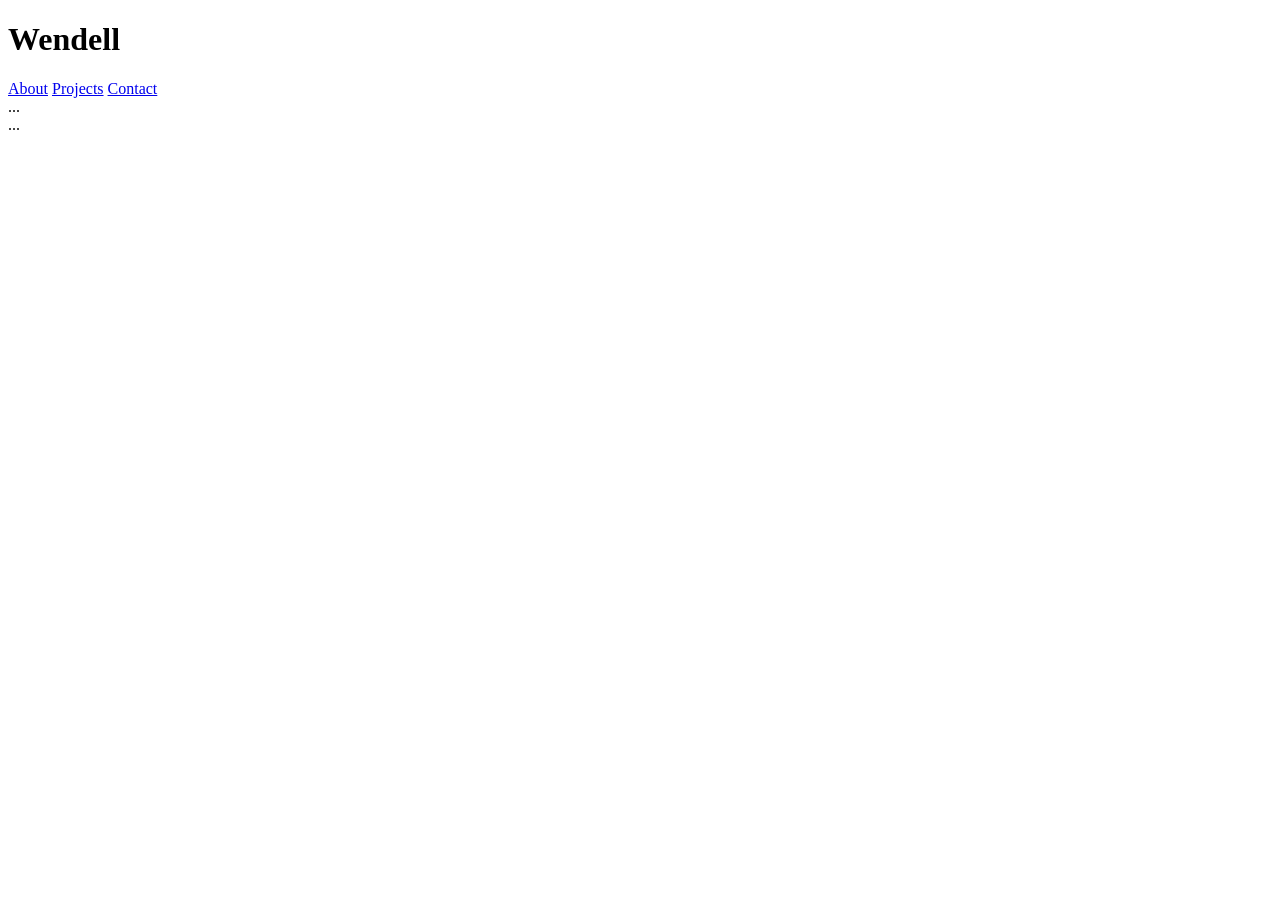
==== index.html @ 709f82cf "Initial Portfolio" ====
<!DOCTYPE html>
<html lang="en">
<head>
  <meta charset="UTF-8" />
  <meta name="viewport" content="width=device-width, initial-scale=1.0" />
  <title>Wendell — Portfolio</title>
  <link rel="stylesheet" href="styles.css" />
</head>
<body>
  <header>
    <h1>Wendell</h1>
    <nav>
      <a href="#about">About</a>
      <a href="#projects">Projects</a>
      <a href="#contact">Contact</a>
    </nav>
  </header>

  <section id="about">...</section>
  <section id="projects" class="project-grid"></section>
  <section id="contact">...</section>

  <script src="projects.js"></script>
  <script src="main.js"></script>
</body>
</html>
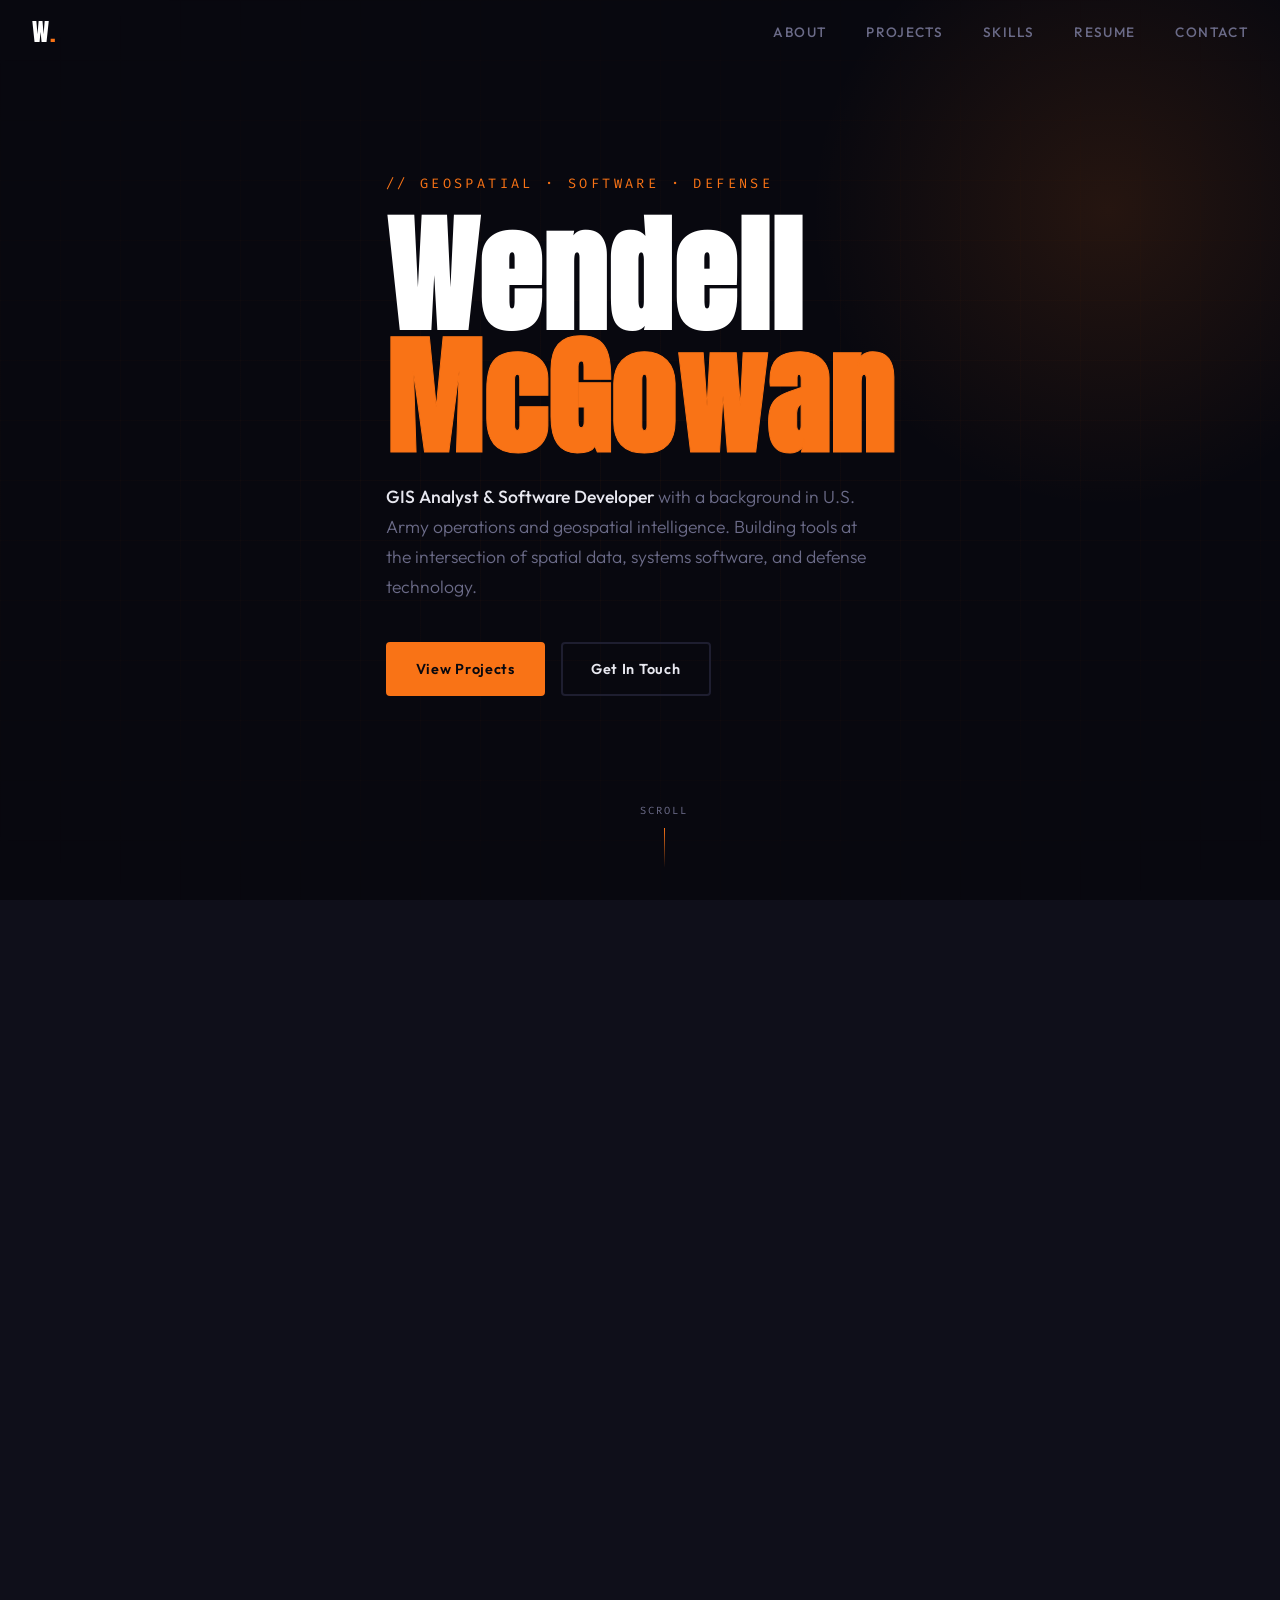
==== commit 5734eda5: "Set template for Pages" ====
--- a/index.html
+++ b/index.html
@@ -3,24 +3,207 @@
 <head>
   <meta charset="UTF-8" />
   <meta name="viewport" content="width=device-width, initial-scale=1.0" />
-  <title>Wendell — Portfolio</title>
+  <meta name="description" content="Wendell — Geospatial Analyst, Software Developer, and U.S. Army veteran specializing in GIS, Python, and defense technology." />
+  <title>Wendell's Portfolio</title>
   <link rel="stylesheet" href="styles.css" />
 </head>
 <body>
-  <header>
-    <h1>Wendell</h1>
-    <nav>
-      <a href="#about">About</a>
-      <a href="#projects">Projects</a>
-      <a href="#contact">Contact</a>
-    </nav>
-  </header>
-
-  <section id="about">...</section>
-  <section id="projects" class="project-grid"></section>
-  <section id="contact">...</section>
-
-  <script src="projects.js"></script>
-  <script src="main.js"></script>
-</body>
-</html>
+
+  <!-- Navigation -->
+  <nav id="main-nav">
+    <a class="nav-logo" href="#hero">W<span>.</span></a>
+    <button id="menu-toggle" aria-label="Toggle menu">
+      <span></span><span></span><span></span>
+    </button>
+    <ul id="nav-menu">
+      <li><a href="#about">About</a></li>
+      <li><a href="#projects">Projects</a></li>
+      <li><a href="#skills">Skills</a></li>
+      <li><a href="#resume">Resume</a></li>
+      <li><a href="#contact">Contact</a></li>
+    </ul>
+  </nav>
+
+  <!-- Hero -->
+  <section id="hero">
+    <div class="hero-grid"></div>
+    <div class="hero-glow"></div>
+    <div class="container">
+      <div class="hero-content">
+        <p class="hero-eyebrow">// Geospatial · Software · Defense</p>
+        <h1 class="hero-name">
+          Wendell
+          <span class="accent-line">McGowan</span>
+        </h1>
+        <p class="hero-sub">
+          <strong>GIS Analyst & Software Developer</strong> with a background
+          in U.S. Army operations and geospatial intelligence. Building tools
+          at the intersection of spatial data, systems software, and defense
+          technology.
+        </p>
+        <div class="hero-cta">
+          <a class="btn btn-primary" href="#projects">View Projects</a>
+          <a class="btn btn-outline" href="#contact">Get In Touch</a>
+        </div>
+      </div>
+    </div>
+    <div class="hero-scroll">
+      <span>Scroll</span>
+      <div class="scroll-line"></div>
+    </div>
+  </section>
+
+  <!-- About -->
+  <section id="about">
+    <div class="container">
+      <p class="section-label reveal">// 01 — About</p>
+      <h2 class="section-title reveal">
+        Who I Am
+        <span class="ghost-num">01</span>
+      </h2>
+      <div class="section-divider reveal"></div>
+
+      <div class="about-grid">
+        <div class="about-text reveal">
+          <p>
+            I'm an <strong>active-duty U.S. Army soldier</strong> with a
+            background in geospatial intelligence and a passion for building
+            software that solves real problems. My work sits at the intersection
+            of GIS analysis, data engineering, and systems administration.
+          </p>
+          <p>
+            I'm pursuing a degree with coursework in geospatial intelligence,
+            cartography, and Web GIS on the Esri/ArcGIS
+            platform. Outside the classroom, I run a homelab environment and
+            develop open-source tools for spatial analysis and data
+            visualization.
+          </p>
+          <p>
+            My goal is to transition into defense IT and contractor roles where
+            I can apply my technical depth into meaningful work.
+          </p>
+          <div class="clearance-badge">Active TS/SCI</div>
+        </div>
+
+        <div class="reveal">
+          <div class="about-stats">
+            <div class="stat-card">
+              <div class="stat-num">4+</div>
+              <div class="stat-label">Projects Shipped</div>
+            </div>
+            <div class="stat-card">
+              <div class="stat-num">3+</div>
+              <div class="stat-label">Years Active Duty</div>
+            </div>
+            <div class="stat-card">
+              <div class="stat-num">GIS</div>
+              <div class="stat-label">Geospatial Focus</div>
+            </div>
+            <div class="stat-card">
+              <div class="stat-num">DoD</div>
+              <div class="stat-label">8140 Aware</div>
+            </div>
+          </div>
+        </div>
+      </div>
+    </div>
+  </section>
+
+  <!-- Projects -->
+  <section id="projects">
+    <div class="container">
+      <p class="section-label reveal">// 02 — Projects</p>
+      <h2 class="section-title reveal">
+        Selected Work
+        <span class="ghost-num">02</span>
+      </h2>
+      <div class="section-divider reveal"></div>
+      <div id="project-grid"></div>
+    </div>
+  </section>
+
+  <!-- Skills -->
+  <section id="skills">
+    <div class="container">
+      <p class="section-label reveal">// 03 — Skills</p>
+      <h2 class="section-title reveal">
+        Capabilities
+        <span class="ghost-num">03</span>
+      </h2>
+      <div class="section-divider reveal"></div>
+
+      <div class="skills-grid reveal">
+
+        <div class="skill-group">
+          <h3>Languages</h3>
+          <div class="skill-item">
+            <div class="skill-meta">
+              <span class="skill-name">Python</span>
+              <span class="skill-level">Expert</span>
+            </div>
+            <div class="bar-track"><div class="bar-fill" data-level="92%"></div></div>
+          </div>
+          <div class="skill-item">
+            <div class="skill-meta">
+              <span class="skill-name">JavaScript</span>
+              <span class="skill-level">Learning</span>
+            </div>
+            <div class="bar-track"><div class="bar-fill" data-level="72%"></div></div>
+          </div>
+          <div class="skill-item">
+            <div class="skill-meta">
+              <span class="skill-name">Rust</span>
+              <span class="skill-level">Learning</span>
+            </div>
+            <div class="bar-track"><div class="bar-fill" data-level="45%"></div></div>
+          </div>
+          <div class="skill-item">
+            <div class="skill-meta">
+              <span class="skill-name">SQL</span>
+              <span class="skill-level">Proficient</span>
+            </div>
+            <div class="bar-track"><div class="bar-fill" data-level="68%"></div></div>
+          </div>
+          <div class="skill-item">
+            <div class="skill-meta">
+              <span class="skill-name">Bash / Shell</span>
+              <span class="skill-level">Proficient</span>
+            </div>
+            <div class="bar-track"><div class="bar-fill" data-level="70%"></div></div>
+          </div>
+        </div>
+
+        <div class="skill-group">
+          <h3>Geospatial</h3>
+          <div class="skill-item">
+            <div class="skill-meta">
+              <span class="skill-name">ArcGIS / Esri Platform</span>
+              <span class="skill-level">Expert</span>
+            </div>
+            <div class="bar-track"><div class="bar-fill" data-level="90%"></div></div>
+          </div>
+          <div class="skill-item">
+            <div class="skill-meta">
+              <span class="skill-name">GeoPandas / Shapely</span>
+              <span class="skill-level">Proficient</span>
+            </div>
+            <div class="bar-track"><div class="bar-fill" data-level="78%"></div></div>
+          </div>
+          <div class="skill-item">
+            <div class="skill-meta">
+              <span class="skill-name">Remote Sensing / DEM Analysis</span>
+              <span class="skill-level">Proficient</span>
+            </div>
+            <div class="bar-track"><div class="bar-fill" data-level="72%"></div></div>
+          </div>
+          <div class="skill-item">
+            <div class="skill-meta">
+              <span class="skill-name">Web GIS / REST APIs</span>
+              <span class="skill-level">Proficient</span>
+            </div>
+            <div class="bar-track"><div class="bar-fill" data-level="74%"></div></div>
+          </div>
+        </div>
+
+        <div class="skill-group">
+          <h3>Systems & Tools</h3>
--- a/styles.css
+++ b/styles.css
@@ -0,0 +1,761 @@
+/*  Google Fonts */
+@import url('https://fonts.googleapis.com/css2?family=Anton&family=Outfit:wght@300;400;500;600&family=Fira+Code:wght@400;500&display=swap');
+ 
+/* Variables  */
+:root {
+  --bg:       #08080f;
+  --bg-2:     #0f0f1a;
+  --bg-card:  #111120;
+  --accent:   #f97316;
+  --accent-2: #fb923c;
+  --text:     #e8e8f0;
+  --muted:    #6b6b88;
+  --border:   #1e1e30;
+  --white:    #ffffff;
+ 
+  --font-display: 'Anton', sans-serif;
+  --font-body:    'Outfit', sans-serif;
+  --font-mono:    'Fira Code', monospace;
+ 
+  --max-w: 1100px;
+  --nav-h: 64px;
+}
+ 
+/* Reset  */
+*, *::before, *::after { box-sizing: border-box; margin: 0; padding: 0; }
+ 
+html { scroll-behavior: smooth; }
+ 
+body {
+  background: var(--bg);
+  color: var(--text);
+  font-family: var(--font-body);
+  font-size: 16px;
+  line-height: 1.7;
+  overflow-x: hidden;
+}
+ 
+a { color: inherit; text-decoration: none; }
+img { display: block; max-width: 100%; }
+ 
+/* Nav */
+#main-nav {
+  position: fixed;
+  top: 0; left: 0; right: 0;
+  z-index: 100;
+  height: var(--nav-h);
+  display: flex;
+  align-items: center;
+  justify-content: space-between;
+  padding: 0 2rem;
+  transition: background 0.3s, border-bottom 0.3s;
+}
+ 
+#main-nav.scrolled {
+  background: rgba(8, 8, 15, 0.92);
+  backdrop-filter: blur(12px);
+  border-bottom: 1px solid var(--border);
+}
+ 
+.nav-logo {
+  font-family: var(--font-display);
+  font-size: 1.5rem;
+  letter-spacing: 0.05em;
+  color: var(--white);
+}
+ 
+.nav-logo span { color: var(--accent); }
+ 
+#nav-menu {
+  display: flex;
+  gap: 2.5rem;
+  list-style: none;
+}
+ 
+#nav-menu a {
+  font-size: 0.85rem;
+  font-weight: 500;
+  letter-spacing: 0.1em;
+  text-transform: uppercase;
+  color: var(--muted);
+  transition: color 0.2s;
+  position: relative;
+}
+ 
+#nav-menu a::after {
+  content: '';
+  position: absolute;
+  bottom: -4px; left: 0;
+  width: 0; height: 2px;
+  background: var(--accent);
+  transition: width 0.25s;
+}
+ 
+#nav-menu a:hover,
+#nav-menu a.active {
+  color: var(--white);
+}
+ 
+#nav-menu a:hover::after,
+#nav-menu a.active::after {
+  width: 100%;
+}
+ 
+#menu-toggle {
+  display: none;
+  flex-direction: column;
+  gap: 5px;
+  cursor: pointer;
+  background: none;
+  border: none;
+  padding: 4px;
+}
+ 
+#menu-toggle span {
+  display: block;
+  width: 24px; height: 2px;
+  background: var(--text);
+  transition: transform 0.3s, opacity 0.3s;
+}
+ 
+#menu-toggle.open span:nth-child(1) { transform: translateY(7px) rotate(45deg); }
+#menu-toggle.open span:nth-child(2) { opacity: 0; }
+#menu-toggle.open span:nth-child(3) { transform: translateY(-7px) rotate(-45deg); }
+ 
+/* Layout */
+.container {
+  max-width: var(--max-w);
+  margin: 0 auto;
+  padding: 0 2rem;
+}
+ 
+section {
+  padding: 6rem 0;
+}
+ 
+/* Section Label */
+.section-label {
+  font-family: var(--font-mono);
+  font-size: 0.75rem;
+  letter-spacing: 0.2em;
+  text-transform: uppercase;
+  color: var(--accent);
+  margin-bottom: 0.5rem;
+}
+ 
+.section-title {
+  font-family: var(--font-display);
+  font-size: clamp(2.5rem, 6vw, 4.5rem);
+  letter-spacing: 0.02em;
+  line-height: 1;
+  color: var(--white);
+  margin-bottom: 1rem;
+  position: relative;
+}
+ 
+.section-title .ghost-num {
+  position: absolute;
+  right: 0; top: -1rem;
+  font-size: clamp(6rem, 15vw, 10rem);
+  color: rgba(249, 115, 22, 0.05);
+  pointer-events: none;
+  user-select: none;
+  line-height: 1;
+}
+ 
+.section-divider {
+  width: 48px; height: 3px;
+  background: var(--accent);
+  margin-bottom: 3rem;
+}
+ 
+/* Hero */
+#hero {
+  min-height: 100vh;
+  display: flex;
+  align-items: center;
+  padding-top: var(--nav-h);
+  position: relative;
+  overflow: hidden;
+}
+ 
+.hero-grid {
+  position: absolute;
+  inset: 0;
+  background-image:
+    linear-gradient(rgba(249, 115, 22, 0.04) 1px, transparent 1px),
+    linear-gradient(90deg, rgba(249, 115, 22, 0.04) 1px, transparent 1px);
+  background-size: 60px 60px;
+  mask-image: radial-gradient(ellipse 80% 60% at 50% 50%, black, transparent);
+}
+ 
+.hero-glow {
+  position: absolute;
+  top: -10%; right: -10%;
+  width: 600px; height: 600px;
+  border-radius: 50%;
+  background: radial-gradient(circle, rgba(249,115,22,0.12) 0%, transparent 70%);
+  pointer-events: none;
+}
+ 
+.hero-content {
+  position: relative;
+  z-index: 1;
+  max-width: 760px;
+}
+ 
+.hero-eyebrow {
+  font-family: var(--font-mono);
+  font-size: 0.85rem;
+  letter-spacing: 0.25em;
+  text-transform: uppercase;
+  color: var(--accent);
+  margin-bottom: 1.25rem;
+  opacity: 0;
+  animation: fadeUp 0.6s ease forwards 0.2s;
+}
+ 
+.hero-name {
+  font-family: var(--font-display);
+  font-size: clamp(4rem, 12vw, 8rem);
+  line-height: 0.95;
+  letter-spacing: 0.01em;
+  color: var(--white);
+  margin-bottom: 1.5rem;
+  opacity: 0;
+  animation: fadeUp 0.7s ease forwards 0.4s;
+}
+ 
+.hero-name .accent-line {
+  display: block;
+  color: var(--accent);
+  -webkit-text-stroke: 1px var(--accent);
+}
+ 
+.hero-sub {
+  font-size: 1.1rem;
+  font-weight: 300;
+  color: var(--muted);
+  max-width: 480px;
+  margin-bottom: 2.5rem;
+  opacity: 0;
+  animation: fadeUp 0.7s ease forwards 0.6s;
+}
+ 
+.hero-sub strong { color: var(--text); font-weight: 500; }
+ 
+.hero-cta {
+  display: flex;
+  gap: 1rem;
+  flex-wrap: wrap;
+  opacity: 0;
+  animation: fadeUp 0.7s ease forwards 0.8s;
+}
+ 
+.btn {
+  display: inline-flex;
+  align-items: center;
+  gap: 0.5rem;
+  padding: 0.8rem 1.75rem;
+  font-family: var(--font-body);
+  font-size: 0.9rem;
+  font-weight: 600;
+  letter-spacing: 0.05em;
+  border-radius: 4px;
+  cursor: pointer;
+  transition: transform 0.2s, box-shadow 0.2s;
+}
+ 
+.btn:hover { transform: translateY(-2px); }
+ 
+.btn-primary {
+  background: var(--accent);
+  color: var(--bg);
+  border: 2px solid var(--accent);
+}
+ 
+.btn-primary:hover {
+  box-shadow: 0 8px 30px rgba(249, 115, 22, 0.35);
+}
+ 
+.btn-outline {
+  background: transparent;
+  color: var(--text);
+  border: 2px solid var(--border);
+}
+ 
+.btn-outline:hover {
+  border-color: var(--accent);
+  color: var(--accent);
+}
+ 
+.hero-scroll {
+  position: absolute;
+  bottom: 2rem;
+  left: 50%;
+  transform: translateX(-50%);
+  display: flex;
+  flex-direction: column;
+  align-items: center;
+  gap: 0.5rem;
+  opacity: 0;
+  animation: fadeUp 0.7s ease forwards 1.2s;
+}
+ 
+.hero-scroll span {
+  font-family: var(--font-mono);
+  font-size: 0.65rem;
+  letter-spacing: 0.2em;
+  text-transform: uppercase;
+  color: var(--muted);
+}
+ 
+.scroll-line {
+  width: 1px; height: 40px;
+  background: linear-gradient(to bottom, var(--accent), transparent);
+  animation: scrollPulse 2s ease infinite;
+}
+ 
+/* About */
+#about { background: var(--bg-2); }
+ 
+.about-grid {
+  display: grid;
+  grid-template-columns: 1fr 1fr;
+  gap: 4rem;
+  align-items: start;
+}
+ 
+.about-text p {
+  color: var(--muted);
+  margin-bottom: 1.25rem;
+  font-size: 1.05rem;
+}
+ 
+.about-text p strong { color: var(--text); }
+ 
+.about-stats {
+  display: grid;
+  grid-template-columns: 1fr 1fr;
+  gap: 1.5rem;
+  margin-top: 2rem;
+}
+ 
+.stat-card {
+  background: var(--bg-card);
+  border: 1px solid var(--border);
+  border-radius: 8px;
+  padding: 1.25rem;
+  transition: border-color 0.2s;
+}
+ 
+.stat-card:hover { border-color: var(--accent); }
+ 
+.stat-num {
+  font-family: var(--font-display);
+  font-size: 2.25rem;
+  color: var(--accent);
+  line-height: 1;
+  margin-bottom: 0.25rem;
+}
+ 
+.stat-label {
+  font-size: 0.8rem;
+  font-weight: 500;
+  letter-spacing: 0.08em;
+  text-transform: uppercase;
+  color: var(--muted);
+}
+ 
+.clearance-badge {
+  display: inline-flex;
+  align-items: center;
+  gap: 0.5rem;
+  background: rgba(249, 115, 22, 0.1);
+  border: 1px solid rgba(249, 115, 22, 0.3);
+  border-radius: 4px;
+  padding: 0.5rem 1rem;
+  font-family: var(--font-mono);
+  font-size: 0.75rem;
+  letter-spacing: 0.1em;
+  text-transform: uppercase;
+  color: var(--accent);
+  margin-top: 1.5rem;
+}
+ 
+.clearance-badge::before {
+  content: '●';
+  color: var(--accent);
+  font-size: 0.6rem;
+  animation: pulse 2s infinite;
+}
+ 
+/* Projects */
+#project-grid {
+  display: grid;
+  grid-template-columns: repeat(auto-fill, minmax(480px, 1fr));
+  gap: 1.5rem;
+}
+ 
+.project-card {
+  background: var(--bg-card);
+  border: 1px solid var(--border);
+  border-radius: 8px;
+  padding: 2rem;
+  display: flex;
+  flex-direction: column;
+  gap: 1rem;
+  opacity: 0;
+  transform: translateY(20px);
+  animation: fadeUp 0.5s ease forwards;
+  transition: border-color 0.25s, transform 0.25s, box-shadow 0.25s;
+  position: relative;
+  overflow: hidden;
+}
+ 
+.project-card::before {
+  content: '';
+  position: absolute;
+  top: 0; left: 0; right: 0;
+  height: 2px;
+  background: linear-gradient(90deg, var(--accent), transparent);
+  transform: scaleX(0);
+  transform-origin: left;
+  transition: transform 0.3s;
+}
+ 
+.project-card:hover {
+  border-color: rgba(249, 115, 22, 0.3);
+  transform: translateY(-4px);
+  box-shadow: 0 16px 40px rgba(0, 0, 0, 0.4);
+}
+ 
+.project-card:hover::before { transform: scaleX(1); }
+ 
+.card-category {
+  font-family: var(--font-mono);
+  font-size: 0.7rem;
+  letter-spacing: 0.2em;
+  text-transform: uppercase;
+  color: var(--accent);
+}
+ 
+.card-title {
+  font-family: var(--font-display);
+  font-size: 1.6rem;
+  letter-spacing: 0.02em;
+  color: var(--white);
+  line-height: 1.1;
+}
+ 
+.card-desc {
+  color: var(--muted);
+  font-size: 0.95rem;
+  line-height: 1.65;
+  flex: 1;
+}
+ 
+.card-tags {
+  display: flex;
+  flex-wrap: wrap;
+  gap: 0.5rem;
+}
+ 
+.tag {
+  font-family: var(--font-mono);
+  font-size: 0.72rem;
+  padding: 0.25rem 0.65rem;
+  border-radius: 3px;
+  background: rgba(249, 115, 22, 0.08);
+  border: 1px solid rgba(249, 115, 22, 0.2);
+  color: var(--accent-2);
+}
+ 
+.card-link {
+  display: inline-flex;
+  align-items: center;
+  gap: 0.4rem;
+  font-size: 0.85rem;
+  font-weight: 600;
+  color: var(--text);
+  letter-spacing: 0.05em;
+  transition: color 0.2s;
+}
+ 
+.card-link:hover { color: var(--accent); }
+.card-link .arrow { transition: transform 0.2s; }
+.card-link:hover .arrow { transform: translateX(4px); }
+ 
+/* Skills */
+#skills { background: var(--bg-2); }
+ 
+.skills-grid {
+  display: grid;
+  grid-template-columns: repeat(auto-fit, minmax(280px, 1fr));
+  gap: 2.5rem;
+}
+ 
+.skill-group h3 {
+  font-family: var(--font-mono);
+  font-size: 0.75rem;
+  letter-spacing: 0.2em;
+  text-transform: uppercase;
+  color: var(--accent);
+  margin-bottom: 1.5rem;
+  padding-bottom: 0.5rem;
+  border-bottom: 1px solid var(--border);
+}
+ 
+.skill-item {
+  margin-bottom: 1.25rem;
+}
+ 
+.skill-meta {
+  display: flex;
+  justify-content: space-between;
+  margin-bottom: 0.4rem;
+}
+ 
+.skill-name {
+  font-size: 0.9rem;
+  font-weight: 500;
+  color: var(--text);
+}
+ 
+.skill-level {
+  font-family: var(--font-mono);
+  font-size: 0.75rem;
+  color: var(--muted);
+}
+ 
+.bar-track {
+  height: 4px;
+  background: var(--border);
+  border-radius: 2px;
+  overflow: hidden;
+}
+ 
+.bar-fill {
+  height: 100%;
+  width: 0;
+  background: linear-gradient(90deg, var(--accent), var(--accent-2));
+  border-radius: 2px;
+  transition: width 1s cubic-bezier(0.4, 0, 0.2, 1);
+}
+ 
+/* Resume */
+#resume {
+  text-align: center;
+}
+ 
+.resume-card {
+  max-width: 640px;
+  margin: 0 auto;
+  background: var(--bg-card);
+  border: 1px solid var(--border);
+  border-radius: 12px;
+  padding: 3rem 2.5rem;
+  position: relative;
+  overflow: hidden;
+}
+ 
+.resume-card::before {
+  content: '';
+  position: absolute;
+  inset: 0;
+  background: radial-gradient(ellipse at top, rgba(249,115,22,0.06) 0%, transparent 60%);
+  pointer-events: none;
+}
+ 
+.resume-icon {
+  font-size: 3rem;
+  margin-bottom: 1.25rem;
+}
+ 
+.resume-card h3 {
+  font-family: var(--font-display);
+  font-size: 1.8rem;
+  color: var(--white);
+  margin-bottom: 0.75rem;
+}
+ 
+.resume-card p {
+  color: var(--muted);
+  margin-bottom: 2rem;
+  font-size: 0.95rem;
+}
+ 
+/* Contact */
+#contact { background: var(--bg-2); }
+ 
+.contact-layout {
+  display: grid;
+  grid-template-columns: 1fr 1fr;
+  gap: 4rem;
+  align-items: start;
+}
+ 
+.contact-info p {
+  color: var(--muted);
+  margin-bottom: 2rem;
+  font-size: 1.05rem;
+}
+ 
+.contact-links {
+  display: flex;
+  flex-direction: column;
+  gap: 1rem;
+}
+ 
+.contact-link {
+  display: flex;
+  align-items: center;
+  gap: 1rem;
+  padding: 1rem 1.25rem;
+  background: var(--bg-card);
+  border: 1px solid var(--border);
+  border-radius: 6px;
+  transition: border-color 0.2s, transform 0.2s;
+}
+ 
+.contact-link:hover {
+  border-color: var(--accent);
+  transform: translateX(4px);
+}
+ 
+.contact-link-icon {
+  font-size: 1.25rem;
+  width: 2rem;
+  text-align: center;
+}
+ 
+.contact-link-text span {
+  display: block;
+}
+ 
+.contact-link-text span:first-child {
+  font-size: 0.75rem;
+  font-family: var(--font-mono);
+  letter-spacing: 0.12em;
+  text-transform: uppercase;
+  color: var(--muted);
+}
+ 
+.contact-link-text span:last-child {
+  font-weight: 500;
+  color: var(--text);
+  margin-top: 0.1rem;
+}
+ 
+.contact-form {
+  display: flex;
+  flex-direction: column;
+  gap: 1rem;
+}
+ 
+.form-group {
+  display: flex;
+  flex-direction: column;
+  gap: 0.4rem;
+}
+ 
+.form-group label {
+  font-size: 0.75rem;
+  font-family: var(--font-mono);
+  letter-spacing: 0.12em;
+  text-transform: uppercase;
+  color: var(--muted);
+}
+ 
+.form-group input,
+.form-group textarea {
+  background: var(--bg-card);
+  border: 1px solid var(--border);
+  border-radius: 4px;
+  padding: 0.75rem 1rem;
+  color: var(--text);
+  font-family: var(--font-body);
+  font-size: 0.95rem;
+  transition: border-color 0.2s;
+  resize: vertical;
+}
+ 
+.form-group input:focus,
+.form-group textarea:focus {
+  outline: none;
+  border-color: var(--accent);
+}
+ 
+.form-group textarea { min-height: 120px; }
+ 
+/* Footer */
+footer {
+  border-top: 1px solid var(--border);
+  padding: 2rem;
+  text-align: center;
+  color: var(--muted);
+  font-size: 0.8rem;
+  font-family: var(--font-mono);
+  letter-spacing: 0.05em;
+}
+ 
+footer span { color: var(--accent); }
+ 
+/* Reveal Animation */
+.reveal {
+  opacity: 0;
+  transform: translateY(30px);
+  transition: opacity 0.7s ease, transform 0.7s ease;
+}
+ 
+.reveal.revealed {
+  opacity: 1;
+  transform: translateY(0);
+}
+ 
+/* Keyframes */
+@keyframes fadeUp {
+  to { opacity: 1; transform: translateY(0); }
+}
+ 
+@keyframes scrollPulse {
+  0%, 100% { opacity: 1; }
+  50% { opacity: 0.3; }
+}
+ 
+@keyframes pulse {
+  0%, 100% { opacity: 1; }
+  50% { opacity: 0.4; }
+}
+ 
+/* Responsive */
+@media (max-width: 768px) {
+  #menu-toggle { display: flex; }
+ 
+  #nav-menu {
+    position: fixed;
+    top: var(--nav-h);
+    left: 0; right: 0;
+    background: rgba(8,8,15,0.97);
+    backdrop-filter: blur(12px);
+    flex-direction: column;
+    align-items: center;
+    padding: 2rem;
+    gap: 1.5rem;
+    transform: translateY(-110%);
+    transition: transform 0.35s ease;
+    border-bottom: 1px solid var(--border);
+  }
+ 
+  #nav-menu.open { transform: translateY(0); }
+ 
+  .about-grid,
+  .contact-layout { grid-template-columns: 1fr; gap: 2.5rem; }
+ 
+  #project-grid { grid-template-columns: 1fr; }
+ 
+  .about-stats { grid-template-columns: 1fr 1fr; }
+ 
+  .hero-name { font-size: clamp(3rem, 15vw, 5rem); }
+}
+ 
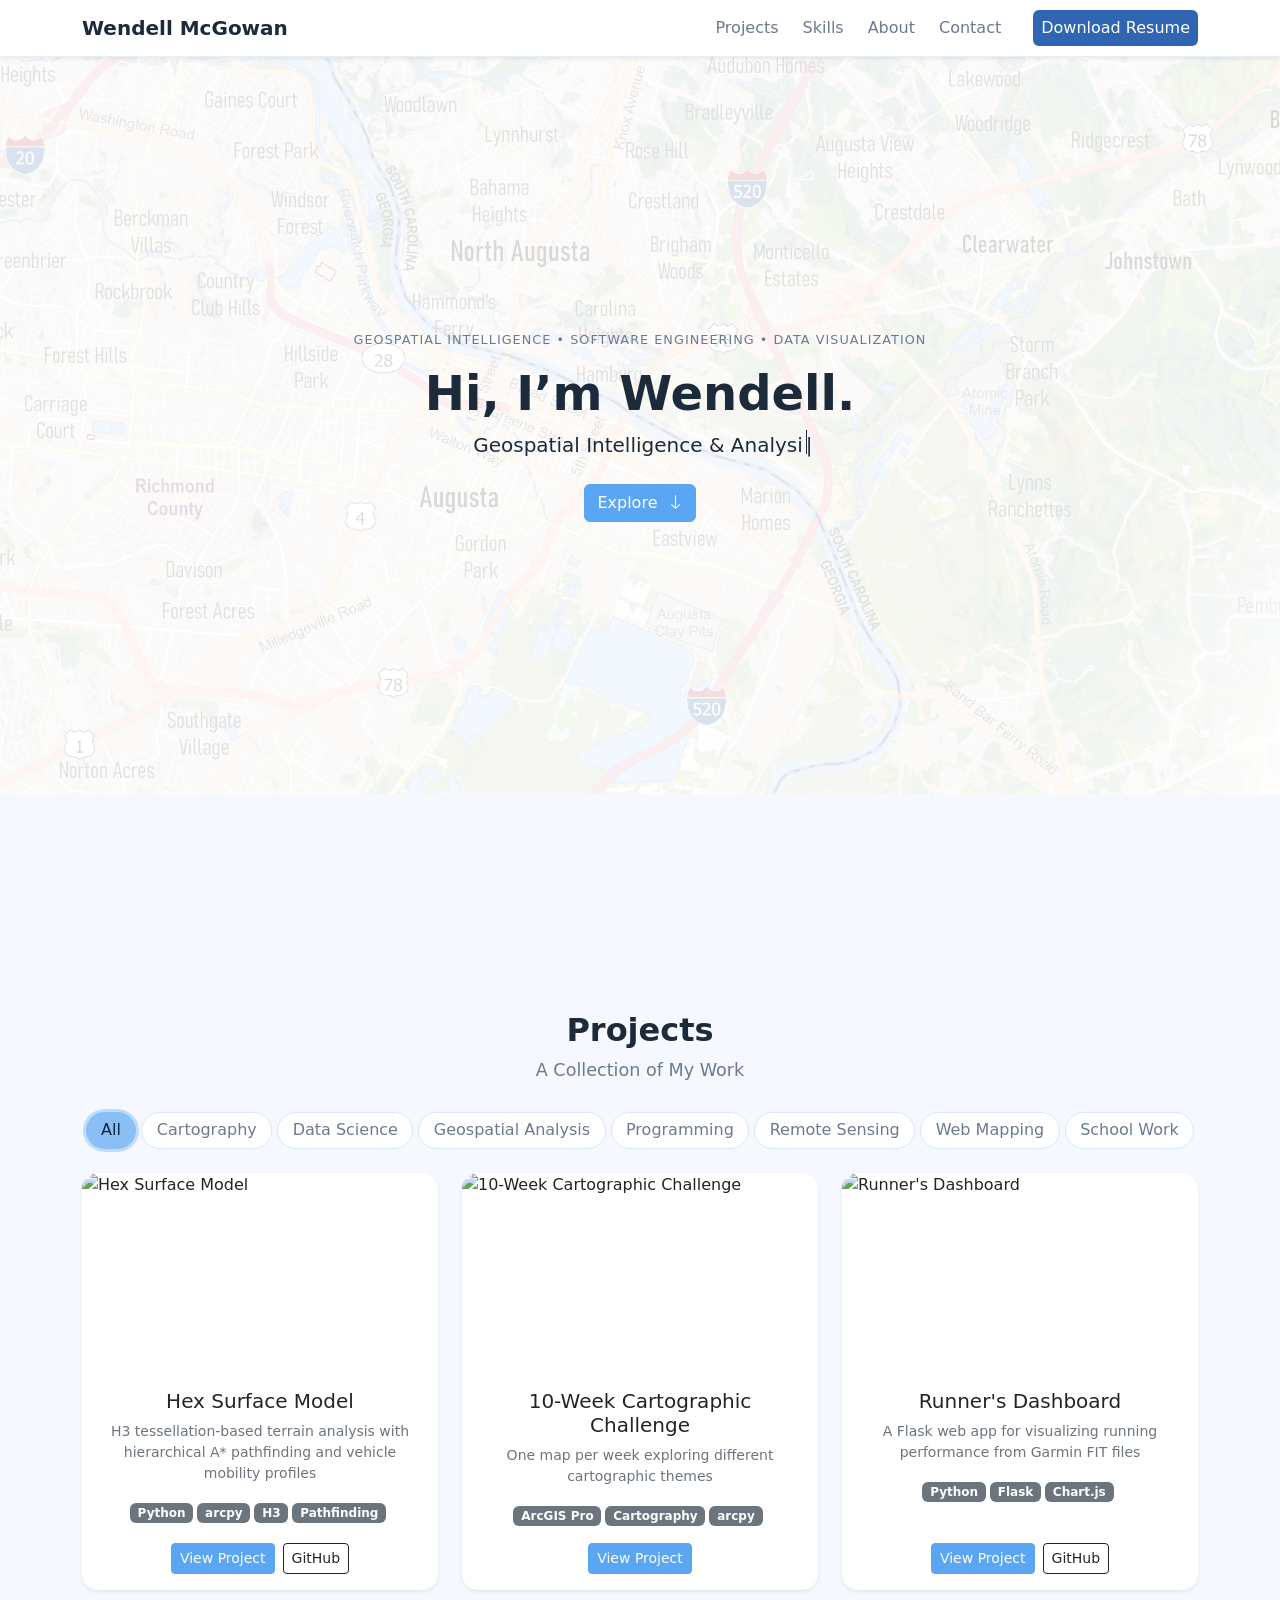
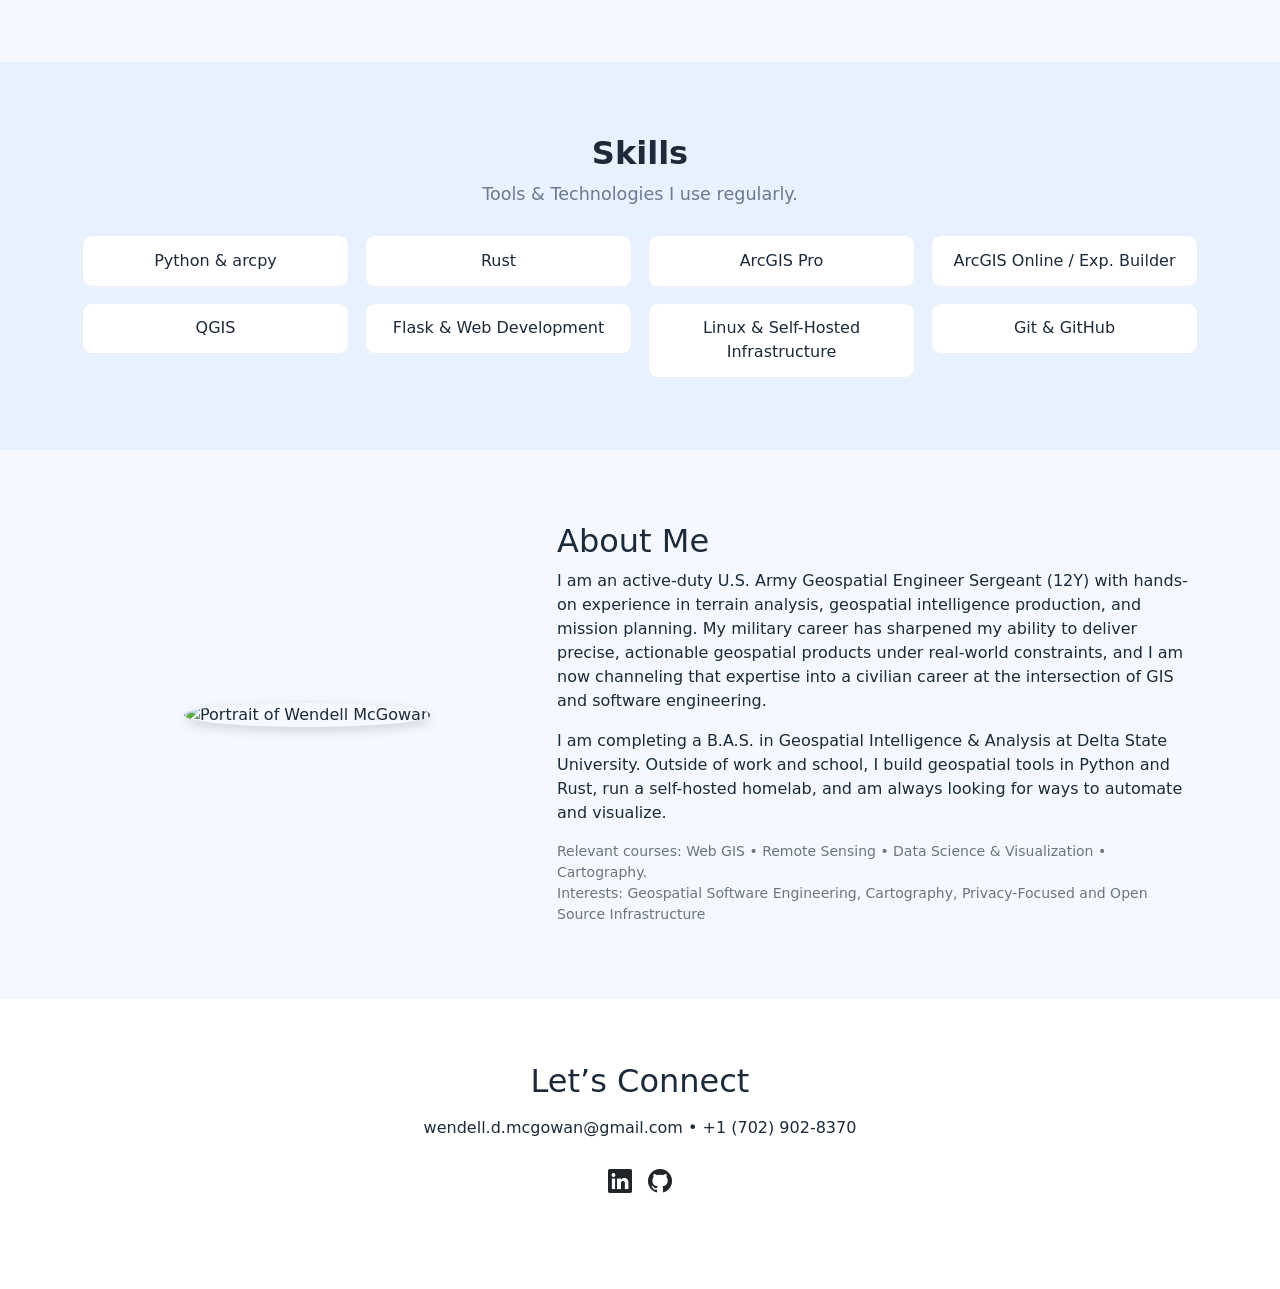
==== commit da7375ac: "Reformatted Project, added default assets" ====
--- a/index.html
+++ b/index.html
@@ -1,209 +1,281 @@
 <!DOCTYPE html>
 <html lang="en">
 <head>
-  <meta charset="UTF-8" />
-  <meta name="viewport" content="width=device-width, initial-scale=1.0" />
-  <meta name="description" content="Wendell — Geospatial Analyst, Software Developer, and U.S. Army veteran specializing in GIS, Python, and defense technology." />
-  <title>Wendell's Portfolio</title>
+  <!-- Site Meta -->
+  <meta charset="utf-8" />
+  <meta name="viewport" content="width=device-width, initial-scale=1" />
+
+  <!-- SEO -->
+  <title> Wendell McGowan • Geospatial &amp; Software Engineering Portfolio</title>
+  <meta name = "description" content = "Wendell McGowan • Portfolio - Geospatial Intelligence, Software Engineering, and Data Visualization."/>
+  <meta property = "og:title" content = "Wendell McGowan • Geospatial &amp; Software Engineering Portfolio"/>
+  <meta property = "og:image" content = "assets/image/portfolio-preview.png"/>
+  <meta property = "og:type" content = "website"/>
+
+  <!-- Tab Icon -->
+  <link rel="icon" type="image/x-icon" href="assets/images/Globe_Icon.png">
+  
+  <!-- CSS Libraries -->
+  <link href="https://cdn.jsdelivr.net/npm/bootstrap@5.3.3/dist/css/bootstrap.min.css" rel="stylesheet"/>
+  <link href="https://cdn.jsdelivr.net/npm/bootstrap-icons@1.11.3/font/bootstrap-icons.css" rel="stylesheet"/>
+
+  <!-- Custom CSS Style -->
   <link rel="stylesheet" href="styles.css" />
+  
 </head>
+
+<!------------------------->
+  
 <body>
-
-  <!-- Navigation -->
-  <nav id="main-nav">
-    <a class="nav-logo" href="#hero">W<span>.</span></a>
-    <button id="menu-toggle" aria-label="Toggle menu">
-      <span></span><span></span><span></span>
-    </button>
-    <ul id="nav-menu">
-      <li><a href="#about">About</a></li>
-      <li><a href="#projects">Projects</a></li>
-      <li><a href="#skills">Skills</a></li>
-      <li><a href="#resume">Resume</a></li>
-      <li><a href="#contact">Contact</a></li>
-    </ul>
+  
+
+<!--*******************************
+ * NAVBAR
+ ********************************-->
+  
+  <nav class="navbar navbar-expand-lg sticky-top bg-white shadow-sm">
+    <div class="container">
+      <!-- Name/Logo -->
+      <a class="navbar-brand fw-semibold" href="#home">Wendell McGowan</a>
+
+      <!-- Small screen toggle button -->
+      <button
+        class="navbar-toggler"
+        type="button"
+        data-bs-toggle="collapse"
+        data-bs-target="#nav"
+        aria-label="Toggle navigation"
+        aria-expanded="false"
+        aria-controls="nav"
+      >
+        <span class="navbar-toggler-icon"></span>
+      </button>
+
+      <!-- Collapsible Menu Content -->
+      <div id="nav" class="collapse navbar-collapse">
+        
+        <!-- Navigation Links -->
+        <ul class="navbar-nav ms-auto align-items-lg-center gap-lg-2">
+          <li class="nav-item">
+            <a class="nav-link" href="#projects">Projects</a>
+          </li>  
+          
+          <li class="nav-item">
+            <a class="nav-link" href="#skills">Skills</a>
+          </li>
+          
+          <li class="nav-item">
+            <a class="nav-link" href="#about">About</a>
+          </li>
+          
+          <li class="nav-item">
+            <a class="nav-link" href="#contact">Contact</a>
+          </li>
+
+          <li class="nav-item">
+            <a class="btn btn-resume nav-link text-white"
+              href="assets/documents/WendellMcGowan_Resume.pdf"
+              download>Download Resume</a>
+          </li>
+        </ul>
+      </div>
+    </div>
   </nav>
 
-  <!-- Hero -->
-  <section id="hero">
-    <div class="hero-grid"></div>
-    <div class="hero-glow"></div>
-    <div class="container">
-      <div class="hero-content">
-        <p class="hero-eyebrow">// Geospatial · Software · Defense</p>
-        <h1 class="hero-name">
-          Wendell
-          <span class="accent-line">McGowan</span>
-        </h1>
-        <p class="hero-sub">
-          <strong>GIS Analyst & Software Developer</strong> with a background
-          in U.S. Army operations and geospatial intelligence. Building tools
-          at the intersection of spatial data, systems software, and defense
-          technology.
+<!--*******************************
+ * HERO
+ ********************************-->
+  
+  <header id="home" class="hero d-flex align-items-center">
+    <div class="container text-center">
+      <p class="eyebrow">Geospatial Intelligence • Software Engineering • Data Visualization</p>
+      <h1 class="display-5 fw-bold">Hi, I’m Wendell.</h1>
+
+      <!-- Typing Animation -->
+      <p class="lead mb-4">
+        <span id="typed"></span
+        ><span class="cursor" aria-hidden="true">|</span>
+      </p>
+      
+      <a class="btn btn-primary" href="#projects">
+        Explore <i class="bi bi-arrow-down ms-1"></i>
+      </a>
+    </div>
+  </header>
+
+<!--*******************************
+ * FEATURED PROJECT (WIP)
+ ********************************-->
+
+  <section id = "featured-project" class = "section"></section>
+
+<!--*******************************
+ * PROJECTS
+ ********************************-->
+  
+  <section id="projects" class="section">
+    <div class="container">
+      <div class="section-header">
+        <h2 class="section-title">Projects</h2>
+        <p class="section-subtitle">
+          A Collection of My Work
         </p>
-        <div class="hero-cta">
-          <a class="btn btn-primary" href="#projects">View Projects</a>
-          <a class="btn btn-outline" href="#contact">Get In Touch</a>
-        </div>
-      </div>
-    </div>
-    <div class="hero-scroll">
-      <span>Scroll</span>
-      <div class="scroll-line"></div>
+      </div>
+
+      <!-- Project Card Filters -->
+      <div class="filters text-center mb-4">
+        <button class="btn btn-filter active" data-filter="all">All</button>
+        <button class="btn btn-filter" data-filter="carto">Cartography</button>
+        <button class="btn btn-filter" data-filter="data-science">Data Science</button>     
+        <button class="btn btn-filter" data-filter="geo-analysis">Geospatial Analysis</button>
+        <button class="btn btn-filter" data-filter="programming">Programming</button>       
+        <button class="btn btn-filter" data-filter="remote">Remote Sensing</button>
+        <button class="btn btn-filter" data-filter="web">Web Mapping</button>
+        <button class="btn btn-filter" data-filter="school">School Work</button>
+      </div>
+
+      <!-- Project Card Gallery -->
+      <div id = "project-grid" class = "row g-4"></div>
     </div>
   </section>
 
-  <!-- About -->
-  <section id="about">
-    <div class="container">
-      <p class="section-label reveal">// 01 — About</p>
-      <h2 class="section-title reveal">
-        Who I Am
-        <span class="ghost-num">01</span>
-      </h2>
-      <div class="section-divider reveal"></div>
-
-      <div class="about-grid">
-        <div class="about-text reveal">
-          <p>
-            I'm an <strong>active-duty U.S. Army soldier</strong> with a
-            background in geospatial intelligence and a passion for building
-            software that solves real problems. My work sits at the intersection
-            of GIS analysis, data engineering, and systems administration.
+<!--*******************************
+ * SKILLS
+ ********************************-->
+  
+  <section id="skills" class="section section-alt">
+    <div class="container">
+      <div class="section-header">
+        <h2 class="section-title">Skills</h2>
+        <p class="section-subtitle">Tools &amp; Technologies I use regularly.</p>
+      </div>
+
+      <!-- Static grouping of skills -->
+      <div class="row g-3">
+        <div class="col-6 col-md-3">
+          <div class="skill">Python &amp; arcpy</div>
+        </div>
+        <div class="col-6 col-md-3">
+          <div class="skill">Rust</div>
+        </div>
+        <div class="col-6 col-md-3">
+          <div class="skill">ArcGIS Pro</div>
+        </div>
+        <div class="col-6 col-md-3">
+          <div class="skill">ArcGIS Online / Exp. Builder</div>
+        </div>
+        <div class="col-6 col-md-3">
+          <div class="skill">QGIS</div>
+        </div>
+        <div class="col-6 col-md-3">
+          <div class="skill">Flask &amp; Web Development</div>
+        </div>
+        <div class="col-6 col-md-3">
+          <div class="skill">Linux &amp; Self-Hosted Infrastructure</div>
+        </div>
+        <div class="col-6 col-md-3">
+          <div class="skill">Git &amp; GitHub</div>
+        </div>
+      </div>
+    </div>
+  </section>
+
+<!--*******************************
+ * ABOUT
+ ********************************-->
+  
+  <section id="about" class="section">
+    <div class="container">
+      <div class="row align-items-center g-4">
+        
+        <!-- Profile Picture -->
+        <div class="col-md-5 text-center">
+          <img
+            src="assets/images/profile_pic.jpg"
+            alt="Portrait of Wendell McGowan"
+            class="portrait-img"
+          />
+        </div>
+
+        <!-- About Me Section -->
+        <div class="col-md-7">
+          <h2 class="section-title">About Me</h2>
+          <p class="mb-3">
+            I am an active-duty U.S. Army Geospatial Engineer Sergeant (12Y) with hands-on experience in 
+            terrain analysis, geospatial intelligence production, and mission planning. My military 
+            career has sharpened my ability to deliver precise, actionable geospatial products under 
+            real-world constraints, and I am now channeling that expertise into a civilian career at 
+            the intersection of GIS and software engineering.
           </p>
           <p>
-            I'm pursuing a degree with coursework in geospatial intelligence,
-            cartography, and Web GIS on the Esri/ArcGIS
-            platform. Outside the classroom, I run a homelab environment and
-            develop open-source tools for spatial analysis and data
-            visualization.
+            I am completing a B.A.S. in Geospatial Intelligence &amp; Analysis at Delta State 
+            University. Outside of work and school, I build geospatial tools in Python and Rust, run
+            a self-hosted homelab, and am always looking for ways to automate and visualize.
           </p>
-          <p>
-            My goal is to transition into defense IT and contractor roles where
-            I can apply my technical depth into meaningful work.
+
+          <!-- Subtext Information -->
+          <p class="text-secondary small mb-0">
+            Relevant courses: Web GIS • Remote Sensing • Data Science &amp;
+            Visualization • Cartography.<br />
+            Interests: Geospatial Software Engineering, Cartography, Privacy-Focused and Open Source Infrastructure
           </p>
-          <div class="clearance-badge">Active TS/SCI</div>
-        </div>
-
-        <div class="reveal">
-          <div class="about-stats">
-            <div class="stat-card">
-              <div class="stat-num">4+</div>
-              <div class="stat-label">Projects Shipped</div>
-            </div>
-            <div class="stat-card">
-              <div class="stat-num">3+</div>
-              <div class="stat-label">Years Active Duty</div>
-            </div>
-            <div class="stat-card">
-              <div class="stat-num">GIS</div>
-              <div class="stat-label">Geospatial Focus</div>
-            </div>
-            <div class="stat-card">
-              <div class="stat-num">DoD</div>
-              <div class="stat-label">8140 Aware</div>
-            </div>
-          </div>
         </div>
       </div>
     </div>
   </section>
-
-  <!-- Projects -->
-  <section id="projects">
-    <div class="container">
-      <p class="section-label reveal">// 02 — Projects</p>
-      <h2 class="section-title reveal">
-        Selected Work
-        <span class="ghost-num">02</span>
-      </h2>
-      <div class="section-divider reveal"></div>
-      <div id="project-grid"></div>
-    </div>
-  </section>
-
-  <!-- Skills -->
-  <section id="skills">
-    <div class="container">
-      <p class="section-label reveal">// 03 — Skills</p>
-      <h2 class="section-title reveal">
-        Capabilities
-        <span class="ghost-num">03</span>
-      </h2>
-      <div class="section-divider reveal"></div>
-
-      <div class="skills-grid reveal">
-
-        <div class="skill-group">
-          <h3>Languages</h3>
-          <div class="skill-item">
-            <div class="skill-meta">
-              <span class="skill-name">Python</span>
-              <span class="skill-level">Expert</span>
-            </div>
-            <div class="bar-track"><div class="bar-fill" data-level="92%"></div></div>
-          </div>
-          <div class="skill-item">
-            <div class="skill-meta">
-              <span class="skill-name">JavaScript</span>
-              <span class="skill-level">Learning</span>
-            </div>
-            <div class="bar-track"><div class="bar-fill" data-level="72%"></div></div>
-          </div>
-          <div class="skill-item">
-            <div class="skill-meta">
-              <span class="skill-name">Rust</span>
-              <span class="skill-level">Learning</span>
-            </div>
-            <div class="bar-track"><div class="bar-fill" data-level="45%"></div></div>
-          </div>
-          <div class="skill-item">
-            <div class="skill-meta">
-              <span class="skill-name">SQL</span>
-              <span class="skill-level">Proficient</span>
-            </div>
-            <div class="bar-track"><div class="bar-fill" data-level="68%"></div></div>
-          </div>
-          <div class="skill-item">
-            <div class="skill-meta">
-              <span class="skill-name">Bash / Shell</span>
-              <span class="skill-level">Proficient</span>
-            </div>
-            <div class="bar-track"><div class="bar-fill" data-level="70%"></div></div>
-          </div>
-        </div>
-
-        <div class="skill-group">
-          <h3>Geospatial</h3>
-          <div class="skill-item">
-            <div class="skill-meta">
-              <span class="skill-name">ArcGIS / Esri Platform</span>
-              <span class="skill-level">Expert</span>
-            </div>
-            <div class="bar-track"><div class="bar-fill" data-level="90%"></div></div>
-          </div>
-          <div class="skill-item">
-            <div class="skill-meta">
-              <span class="skill-name">GeoPandas / Shapely</span>
-              <span class="skill-level">Proficient</span>
-            </div>
-            <div class="bar-track"><div class="bar-fill" data-level="78%"></div></div>
-          </div>
-          <div class="skill-item">
-            <div class="skill-meta">
-              <span class="skill-name">Remote Sensing / DEM Analysis</span>
-              <span class="skill-level">Proficient</span>
-            </div>
-            <div class="bar-track"><div class="bar-fill" data-level="72%"></div></div>
-          </div>
-          <div class="skill-item">
-            <div class="skill-meta">
-              <span class="skill-name">Web GIS / REST APIs</span>
-              <span class="skill-level">Proficient</span>
-            </div>
-            <div class="bar-track"><div class="bar-fill" data-level="74%"></div></div>
-          </div>
-        </div>
-
-        <div class="skill-group">
-          <h3>Systems & Tools</h3>
+  
+<!--*******************************
+ * CONTACT / FOOTER
+ ********************************-->
+
+  <!-- Contact Info -->
+  <footer id="contact" class="footer">
+    <div class="container text-center">
+      <h2 class="mb-3">Let’s Connect</h2>
+      <p class="mb-4">
+        <a href="mailto:wendell.d.mcgowan@gmail.com">
+          wendell.d.mcgowan@gmail.com
+        </a>
+        •
+        <a href="tel:+17029028370">
+          +1 (702) 902-8370
+        </a>
+      </p>
+
+      <!-- LinkedIn Shortcut Button -->
+      <div class="d-flex justify-content-center gap-3 fs-4 mb-4">
+        <a
+          class="text-body"
+          href="https://www.linkedin.com/in/wendell-mcgowan-5798a328b/"
+          aria-label="LinkedIn"
+          target="_blank"
+          rel="noopener noreferrer"
+        >
+          <i class="bi bi-linkedin"></i>
+        </a>
+
+        <!--GitHub Shortcut Button -->
+        <a
+          class="text-body"
+          href="https://github.com/TheWendarr"
+          aria-label="GitHub"
+          target="_blank"
+          rel="noopener noreferrer"
+        >
+          <i class="bi bi-github"></i>
+        </a>
+      </div>
+
+
+<!--*******************************
+ * JS LIBRARIES & SITE SCRIPT
+ ********************************-->
+  
+  <script src = "https://cdn.jsdelivr.net/npm/bootstrap@5.3.3/dist/js/bootstrap.bundle.min.js"></script>
+  <script src = "projects.js"></script>
+  <script src = "main.js"></script>
+  <script>
+    document.getElementById("year").textContent = new Date().getFullYear();
+  </script>
+</body>
+</html>
--- a/styles.css
+++ b/styles.css
@@ -1,761 +1,338 @@
-/*  Google Fonts */
-@import url('https://fonts.googleapis.com/css2?family=Anton&family=Outfit:wght@300;400;500;600&family=Fira+Code:wght@400;500&display=swap');
- 
-/* Variables  */
+/********************************
+ * 1. GLOBAL VARIABLES & STYLES
+ ********************************/
 :root {
-  --bg:       #08080f;
-  --bg-2:     #0f0f1a;
-  --bg-card:  #111120;
-  --accent:   #f97316;
-  --accent-2: #fb923c;
-  --text:     #e8e8f0;
-  --muted:    #6b6b88;
-  --border:   #1e1e30;
-  --white:    #ffffff;
- 
-  --font-display: 'Anton', sans-serif;
-  --font-body:    'Outfit', sans-serif;
-  --font-mono:    'Fira Code', monospace;
- 
-  --max-w: 1100px;
-  --nav-h: 64px;
-}
- 
-/* Reset  */
-*, *::before, *::after { box-sizing: border-box; margin: 0; padding: 0; }
- 
+  --bg: #F5F9FF;
+  --panel: #ffffff;
+  --ink: #1c2a3a;
+  --muted: #6b7a90;
+  --brand: #89BFF5;
+  --brand-strong: #5aa6f2;
+  --brand-soft: #e8f2ff;
+  --ring: rgba(90,166,242,.35);
+  --radius: 16px;
+}
+
 html { scroll-behavior: smooth; }
- 
+
 body {
+  font-family: system-ui, -apple-system, Segoe UI, Roboto, "Helvetica Neue", Arial, "Noto Sans";
   background: var(--bg);
-  color: var(--text);
-  font-family: var(--font-body);
-  font-size: 16px;
-  line-height: 1.7;
-  overflow-x: hidden;
-}
- 
-a { color: inherit; text-decoration: none; }
-img { display: block; max-width: 100%; }
- 
-/* Nav */
-#main-nav {
-  position: fixed;
-  top: 0; left: 0; right: 0;
-  z-index: 100;
-  height: var(--nav-h);
+  color: var(--ink);
+}
+
+/********************************
+ * 2. NAV & UI COMPONENT ELEMENTS
+ ********************************/
+.navbar { border-bottom: 1px solid #e8eef7; }
+.navbar-brand { color: var(--ink); }
+.nav-link { color: var(--muted); }
+.nav-link:hover, .nav-link:focus { color: var(--brand-strong); }
+
+.btn-primary {
+  background: var(--brand-strong);
+  border-color: var(--brand-strong);
+}
+.btn-outline-primary {
+  color: var(--brand-strong);
+  border-color: var(--brand-strong);
+}
+.btn-outline-primary:hover {
+  background: var(--brand-strong);
+  color: #fff;
+}
+.navbar .btn {
+  margin-left: 1rem;
+  padding: 0.375rem 0.75rem;
+  vertical-align: middle;
+}
+.btn-resume {
+  background: #2f65b3;
+  border-color: #2f65b3;
+  color: #fff;
+}
+.btn-resume:hover {
+  background: #244f8c;
+  border-color: #244f8c;
+}
+
+a:focus, button:focus, .btn:focus {
+  outline: none;
+  box-shadow: 0 0 0 3px var(--ring);
+}
+
+/********************************
+ * 3. MAIN PORTFOLIO LANDING COMPONENTS
+ ********************************/
+.hero {
+  position: relative;
+  min-height: 82vh;
   display: flex;
   align-items: center;
-  justify-content: space-between;
-  padding: 0 2rem;
-  transition: background 0.3s, border-bottom 0.3s;
-}
- 
-#main-nav.scrolled {
-  background: rgba(8, 8, 15, 0.92);
-  backdrop-filter: blur(12px);
-  border-bottom: 1px solid var(--border);
-}
- 
-.nav-logo {
-  font-family: var(--font-display);
-  font-size: 1.5rem;
-  letter-spacing: 0.05em;
-  color: var(--white);
-}
- 
-.nav-logo span { color: var(--accent); }
- 
-#nav-menu {
+  justify-content: center;
+  text-align: center;
+  color: var(--ink);
+  isolation: isolate;
+  background:
+    linear-gradient(rgba(255,255,255,0.85), rgba(255,255,255,0.85)),
+    url("assets/images/header_map.png") center/cover no-repeat;
+}
+
+.eyebrow {
+  color: var(--muted);
+  letter-spacing: .08em;
+  text-transform: uppercase;
+  font-size: .8rem;
+}
+
+.cursor {
+  display: inline-block;
+  width: 1px;
+  height: 1.2em;
+  background: var(--ink);
+  animation: blink .9s steps(2, start) infinite;
+  margin-left: 3px;
+}
+@keyframes blink { to { visibility: hidden; } }
+
+.section { padding: 72px 0; }
+.section-alt { background: var(--brand-soft); }
+.section-header { text-align: center; margin-bottom: 28px; }
+
+/* Landing Page Headings (Keeps index.html visually unaffected) */
+.section-header .section-title {
+  display: block;
+  font-weight: 700;
+  font-size: 2rem;
+  color: var(--ink);
+  margin-bottom: 0.5rem;
+}
+.section-subtitle { 
+  color: var(--muted); 
+  font-size: 1.1rem;
+}
+
+.btn-filter {
+  border: 1px solid #d9e6f7;
+  background: #fff;
+  color: var(--muted);
+  border-radius: 999px;
+  padding: .35rem .9rem;
+}
+.btn-filter.active, .btn-filter:hover {
+  background: var(--brand);
+  color: #0b2440;
+  border-color: transparent;
+  box-shadow: 0 0 0 3px var(--ring);
+}
+
+.card {
+  border: 1px solid #e6eef8;
+  border-radius: var(--radius);
+  overflow: hidden;
+  background: var(--panel);
+}
+.card-img-top { aspect-ratio: 16/9; object-fit: cover; }
+.card-title { margin-bottom: .35rem; }
+.card-text { color: var(--muted); }
+
+.project-card .card {
+  transition: transform 0.25s ease, box-shadow 0.25s ease, border-color 0.25s ease, background-color 0.25s ease;
+  cursor: pointer;
+}
+.project-card:hover .card,
+.project-card:focus-within .card {
+  transform: translateY(-6px);
+  box-shadow: 0 12px 28px rgba(12, 41, 80, 0.18);
+  border-color: var(--brand);
+  background: #ffffff;
+}
+
+.skill {
+  background: #fff;
+  border: 1px solid #e6eef8;
+  border-radius: 10px;
+  padding: .8rem;
+  text-align: center;
+  box-shadow: 0 1px 0 #f1f5fb;
+}
+
+/********************************
+ * 4. PROJECT DYNAMIC PAGES COMPONENTS
+ ********************************/
+.project-hero {
+  background:
+    radial-gradient(80% 60% at 50% 0%, rgba(0,0,0,.06), transparent),
+    linear-gradient(180deg, rgba(0,0,0,.02), transparent);
+  border-radius: 1.25rem;
+}
+
+.map-hero {
+  border-radius: 12px;
+  overflow: hidden;
+  box-shadow: 0 4px 14px rgba(0,0,0,.08);
+}
+.map-hero .ratio { --bs-aspect-ratio: 50%; }
+.map-hero img, .map-hero arcgis-embedded-map {
+  display: block;
+  width: 100%;
+  height: 100%;
+  object-fit: cover;
+}
+
+.project-body { max-width: 860px; margin: 0 auto; }
+.section-block {
+  padding: 2.5rem 0;
+  border-top: 1px solid #e3eaf4;
+}
+.section-block:first-of-type { border-top: none; }
+
+/* Project Layout Header Override Style */
+.section-block .section-title {
+  font-weight: 700;
+  margin-bottom: 1rem;
+  font-size: calc(1.325rem + .9vw);
+}
+
+.meta-card {
+  padding: 1rem 1.25rem;
+  border-radius: .75rem;
+  background: #ffffff;
+  border: 1px solid #e3eaf4;
+  font-size: .95rem;
+}
+.badge-custom-blue { background-color: #0A4D91 !important; color: #ffffff !important; }
+
+/* Dynamic Inner Grid Gallery Cards */
+.project-body .gallery-card {
+  display: block !important;
+  background: #ffffff;
+  border-radius: 16px;
+  overflow: hidden;
+  box-shadow: 0 6px 18px rgba(0,0,0,.06);
+  padding: 0.6rem 0.6rem 0;
+  transition: transform .18s ease;
+  height: 100%;
+}
+
+.project-body .gallery-card:hover { 
+  transform: translateY(-4px); 
+  box-shadow: 0 10px 26px rgba(0,0,0,.10); 
+}
+
+.project-body .arcgis-box {
+  width: 100%;
+  height: 350px;
+  border-radius: 10px;
+  overflow: hidden;
+  background: #f8f9fa;
+}
+
+.project-body .gallery-card img { 
+  border-radius: 10px; 
+  cursor: zoom-in; 
+  width: 100%; 
+  height: auto; 
+  object-fit: normal;  
+  display: block;
+}
+
+.project-body .gallery-card figcaption { 
+  display: block !important;
+  padding: .75rem .75rem 0.25rem; 
+  margin-bottom: 0;
+  font-size: .9rem; 
+  color: #6c757d; 
+}
+
+/* Base Esri Asset Overrides */
+arcgis-embedded-map, .arcgis-embedded-map {
+  display: block;
+  width: 100%;
+  height: 100%;
+}
+.modal-dark-bg { background-color: #000000; }
+
+/* Side Dot Tracking Navigation */
+.section-dots {
+  position: fixed;
+  top: 50%;
+  right: 2.5rem;
+  transform: translateY(-50%);
   display: flex;
-  gap: 2.5rem;
-  list-style: none;
-}
- 
-#nav-menu a {
-  font-size: 0.85rem;
-  font-weight: 500;
-  letter-spacing: 0.1em;
-  text-transform: uppercase;
-  color: var(--muted);
-  transition: color 0.2s;
-  position: relative;
-}
- 
-#nav-menu a::after {
-  content: '';
-  position: absolute;
-  bottom: -4px; left: 0;
-  width: 0; height: 2px;
-  background: var(--accent);
-  transition: width 0.25s;
-}
- 
-#nav-menu a:hover,
-#nav-menu a.active {
-  color: var(--white);
-}
- 
-#nav-menu a:hover::after,
-#nav-menu a.active::after {
-  width: 100%;
-}
- 
-#menu-toggle {
-  display: none;
   flex-direction: column;
-  gap: 5px;
+  gap: .75rem;
+  z-index: 1040;
+}
+.section-dot {
+  width: 16px;
+  height: 16px;
+  border-radius: 50%;
+  border: 2px solid #c7d7f7;
+  background: #f3f6ff;
   cursor: pointer;
+  transition: all .2s ease;
+  padding: 0;
+  display: flex;
+  align-items: center;
+  justify-content: center;
+}
+.section-dot.is-active {
+  background: #0d6efd;
+  border-color: #0d6efd;
+  transform: scale(1.2);
+}
+.section-dot--top i { font-size: 0.55rem; color: #c7d7f7; }
+.section-dot--top.is-active i { color: #ffffff; }
+
+@media (max-width: 991.98px) { .section-dots { display: none; } }
+
+/********************************
+ * 5. PORTRAIT
+ ********************************/
+.portrait-img {
+  width: 80%;
+  max-width: 320px;
+  height: auto;
+  border-radius: 50%;
+  object-fit: cover;
+  margin-bottom: 1rem;
+  box-shadow: 0 4px 12px rgba(0,0,0,0.15);
+}
+.portrait-wrapper {
+  display: flex;
+  justify-content: center;
+  margin-bottom: 1.5rem;
+}
+
+.footer {
+  padding: 64px 0;
+  background: #fff;
+  border-top: 1px solid #e8eef7;
+}
+.footer .hero-credit {
+  position: static;
+  margin-top: 10px;
+  margin-bottom: 0;
+  padding: 0;
+  font-size: 11px;
+  color: #7a869a;
   background: none;
   border: none;
-  padding: 4px;
-}
- 
-#menu-toggle span {
-  display: block;
-  width: 24px; height: 2px;
-  background: var(--text);
-  transition: transform 0.3s, opacity 0.3s;
-}
- 
-#menu-toggle.open span:nth-child(1) { transform: translateY(7px) rotate(45deg); }
-#menu-toggle.open span:nth-child(2) { opacity: 0; }
-#menu-toggle.open span:nth-child(3) { transform: translateY(-7px) rotate(-45deg); }
- 
-/* Layout */
-.container {
-  max-width: var(--max-w);
-  margin: 0 auto;
-  padding: 0 2rem;
-}
- 
-section {
-  padding: 6rem 0;
-}
- 
-/* Section Label */
-.section-label {
-  font-family: var(--font-mono);
-  font-size: 0.75rem;
-  letter-spacing: 0.2em;
-  text-transform: uppercase;
-  color: var(--accent);
-  margin-bottom: 0.5rem;
-}
- 
-.section-title {
-  font-family: var(--font-display);
-  font-size: clamp(2.5rem, 6vw, 4.5rem);
-  letter-spacing: 0.02em;
-  line-height: 1;
-  color: var(--white);
-  margin-bottom: 1rem;
-  position: relative;
-}
- 
-.section-title .ghost-num {
-  position: absolute;
-  right: 0; top: -1rem;
-  font-size: clamp(6rem, 15vw, 10rem);
-  color: rgba(249, 115, 22, 0.05);
-  pointer-events: none;
-  user-select: none;
-  line-height: 1;
-}
- 
-.section-divider {
-  width: 48px; height: 3px;
-  background: var(--accent);
-  margin-bottom: 3rem;
-}
- 
-/* Hero */
-#hero {
-  min-height: 100vh;
-  display: flex;
-  align-items: center;
-  padding-top: var(--nav-h);
-  position: relative;
-  overflow: hidden;
-}
- 
-.hero-grid {
-  position: absolute;
-  inset: 0;
-  background-image:
-    linear-gradient(rgba(249, 115, 22, 0.04) 1px, transparent 1px),
-    linear-gradient(90deg, rgba(249, 115, 22, 0.04) 1px, transparent 1px);
-  background-size: 60px 60px;
-  mask-image: radial-gradient(ellipse 80% 60% at 50% 50%, black, transparent);
-}
- 
-.hero-glow {
-  position: absolute;
-  top: -10%; right: -10%;
-  width: 600px; height: 600px;
-  border-radius: 50%;
-  background: radial-gradient(circle, rgba(249,115,22,0.12) 0%, transparent 70%);
-  pointer-events: none;
-}
- 
-.hero-content {
-  position: relative;
-  z-index: 1;
-  max-width: 760px;
-}
- 
-.hero-eyebrow {
-  font-family: var(--font-mono);
-  font-size: 0.85rem;
-  letter-spacing: 0.25em;
-  text-transform: uppercase;
-  color: var(--accent);
-  margin-bottom: 1.25rem;
-  opacity: 0;
-  animation: fadeUp 0.6s ease forwards 0.2s;
-}
- 
-.hero-name {
-  font-family: var(--font-display);
-  font-size: clamp(4rem, 12vw, 8rem);
-  line-height: 0.95;
-  letter-spacing: 0.01em;
-  color: var(--white);
-  margin-bottom: 1.5rem;
-  opacity: 0;
-  animation: fadeUp 0.7s ease forwards 0.4s;
-}
- 
-.hero-name .accent-line {
-  display: block;
-  color: var(--accent);
-  -webkit-text-stroke: 1px var(--accent);
-}
- 
-.hero-sub {
-  font-size: 1.1rem;
-  font-weight: 300;
-  color: var(--muted);
-  max-width: 480px;
-  margin-bottom: 2.5rem;
-  opacity: 0;
-  animation: fadeUp 0.7s ease forwards 0.6s;
-}
- 
-.hero-sub strong { color: var(--text); font-weight: 500; }
- 
-.hero-cta {
-  display: flex;
-  gap: 1rem;
-  flex-wrap: wrap;
-  opacity: 0;
-  animation: fadeUp 0.7s ease forwards 0.8s;
-}
- 
-.btn {
-  display: inline-flex;
-  align-items: center;
-  gap: 0.5rem;
-  padding: 0.8rem 1.75rem;
-  font-family: var(--font-body);
-  font-size: 0.9rem;
-  font-weight: 600;
-  letter-spacing: 0.05em;
-  border-radius: 4px;
-  cursor: pointer;
-  transition: transform 0.2s, box-shadow 0.2s;
-}
- 
-.btn:hover { transform: translateY(-2px); }
- 
-.btn-primary {
-  background: var(--accent);
-  color: var(--bg);
-  border: 2px solid var(--accent);
-}
- 
-.btn-primary:hover {
-  box-shadow: 0 8px 30px rgba(249, 115, 22, 0.35);
-}
- 
-.btn-outline {
-  background: transparent;
-  color: var(--text);
-  border: 2px solid var(--border);
-}
- 
-.btn-outline:hover {
-  border-color: var(--accent);
-  color: var(--accent);
-}
- 
-.hero-scroll {
-  position: absolute;
-  bottom: 2rem;
-  left: 50%;
-  transform: translateX(-50%);
-  display: flex;
-  flex-direction: column;
-  align-items: center;
-  gap: 0.5rem;
-  opacity: 0;
-  animation: fadeUp 0.7s ease forwards 1.2s;
-}
- 
-.hero-scroll span {
-  font-family: var(--font-mono);
-  font-size: 0.65rem;
-  letter-spacing: 0.2em;
-  text-transform: uppercase;
-  color: var(--muted);
-}
- 
-.scroll-line {
-  width: 1px; height: 40px;
-  background: linear-gradient(to bottom, var(--accent), transparent);
-  animation: scrollPulse 2s ease infinite;
-}
- 
-/* About */
-#about { background: var(--bg-2); }
- 
-.about-grid {
-  display: grid;
-  grid-template-columns: 1fr 1fr;
-  gap: 4rem;
-  align-items: start;
-}
- 
-.about-text p {
-  color: var(--muted);
-  margin-bottom: 1.25rem;
-  font-size: 1.05rem;
-}
- 
-.about-text p strong { color: var(--text); }
- 
-.about-stats {
-  display: grid;
-  grid-template-columns: 1fr 1fr;
-  gap: 1.5rem;
-  margin-top: 2rem;
-}
- 
-.stat-card {
-  background: var(--bg-card);
-  border: 1px solid var(--border);
-  border-radius: 8px;
-  padding: 1.25rem;
-  transition: border-color 0.2s;
-}
- 
-.stat-card:hover { border-color: var(--accent); }
- 
-.stat-num {
-  font-family: var(--font-display);
-  font-size: 2.25rem;
-  color: var(--accent);
-  line-height: 1;
-  margin-bottom: 0.25rem;
-}
- 
-.stat-label {
-  font-size: 0.8rem;
-  font-weight: 500;
-  letter-spacing: 0.08em;
-  text-transform: uppercase;
-  color: var(--muted);
-}
- 
-.clearance-badge {
-  display: inline-flex;
-  align-items: center;
-  gap: 0.5rem;
-  background: rgba(249, 115, 22, 0.1);
-  border: 1px solid rgba(249, 115, 22, 0.3);
-  border-radius: 4px;
-  padding: 0.5rem 1rem;
-  font-family: var(--font-mono);
-  font-size: 0.75rem;
-  letter-spacing: 0.1em;
-  text-transform: uppercase;
-  color: var(--accent);
-  margin-top: 1.5rem;
-}
- 
-.clearance-badge::before {
-  content: '●';
-  color: var(--accent);
-  font-size: 0.6rem;
-  animation: pulse 2s infinite;
-}
- 
-/* Projects */
-#project-grid {
-  display: grid;
-  grid-template-columns: repeat(auto-fill, minmax(480px, 1fr));
-  gap: 1.5rem;
-}
- 
-.project-card {
-  background: var(--bg-card);
-  border: 1px solid var(--border);
-  border-radius: 8px;
-  padding: 2rem;
-  display: flex;
-  flex-direction: column;
-  gap: 1rem;
-  opacity: 0;
-  transform: translateY(20px);
-  animation: fadeUp 0.5s ease forwards;
-  transition: border-color 0.25s, transform 0.25s, box-shadow 0.25s;
-  position: relative;
-  overflow: hidden;
-}
- 
-.project-card::before {
-  content: '';
-  position: absolute;
-  top: 0; left: 0; right: 0;
-  height: 2px;
-  background: linear-gradient(90deg, var(--accent), transparent);
-  transform: scaleX(0);
-  transform-origin: left;
-  transition: transform 0.3s;
-}
- 
-.project-card:hover {
-  border-color: rgba(249, 115, 22, 0.3);
-  transform: translateY(-4px);
-  box-shadow: 0 16px 40px rgba(0, 0, 0, 0.4);
-}
- 
-.project-card:hover::before { transform: scaleX(1); }
- 
-.card-category {
-  font-family: var(--font-mono);
-  font-size: 0.7rem;
-  letter-spacing: 0.2em;
-  text-transform: uppercase;
-  color: var(--accent);
-}
- 
-.card-title {
-  font-family: var(--font-display);
-  font-size: 1.6rem;
-  letter-spacing: 0.02em;
-  color: var(--white);
-  line-height: 1.1;
-}
- 
-.card-desc {
-  color: var(--muted);
-  font-size: 0.95rem;
-  line-height: 1.65;
-  flex: 1;
-}
- 
-.card-tags {
-  display: flex;
-  flex-wrap: wrap;
-  gap: 0.5rem;
-}
- 
-.tag {
-  font-family: var(--font-mono);
-  font-size: 0.72rem;
-  padding: 0.25rem 0.65rem;
-  border-radius: 3px;
-  background: rgba(249, 115, 22, 0.08);
-  border: 1px solid rgba(249, 115, 22, 0.2);
-  color: var(--accent-2);
-}
- 
-.card-link {
-  display: inline-flex;
-  align-items: center;
-  gap: 0.4rem;
-  font-size: 0.85rem;
-  font-weight: 600;
-  color: var(--text);
-  letter-spacing: 0.05em;
-  transition: color 0.2s;
-}
- 
-.card-link:hover { color: var(--accent); }
-.card-link .arrow { transition: transform 0.2s; }
-.card-link:hover .arrow { transform: translateX(4px); }
- 
-/* Skills */
-#skills { background: var(--bg-2); }
- 
-.skills-grid {
-  display: grid;
-  grid-template-columns: repeat(auto-fit, minmax(280px, 1fr));
-  gap: 2.5rem;
-}
- 
-.skill-group h3 {
-  font-family: var(--font-mono);
-  font-size: 0.75rem;
-  letter-spacing: 0.2em;
-  text-transform: uppercase;
-  color: var(--accent);
-  margin-bottom: 1.5rem;
-  padding-bottom: 0.5rem;
-  border-bottom: 1px solid var(--border);
-}
- 
-.skill-item {
-  margin-bottom: 1.25rem;
-}
- 
-.skill-meta {
-  display: flex;
-  justify-content: space-between;
-  margin-bottom: 0.4rem;
-}
- 
-.skill-name {
-  font-size: 0.9rem;
-  font-weight: 500;
-  color: var(--text);
-}
- 
-.skill-level {
-  font-family: var(--font-mono);
-  font-size: 0.75rem;
-  color: var(--muted);
-}
- 
-.bar-track {
-  height: 4px;
-  background: var(--border);
-  border-radius: 2px;
-  overflow: hidden;
-}
- 
-.bar-fill {
-  height: 100%;
-  width: 0;
-  background: linear-gradient(90deg, var(--accent), var(--accent-2));
-  border-radius: 2px;
-  transition: width 1s cubic-bezier(0.4, 0, 0.2, 1);
-}
- 
-/* Resume */
-#resume {
-  text-align: center;
-}
- 
-.resume-card {
-  max-width: 640px;
-  margin: 0 auto;
-  background: var(--bg-card);
-  border: 1px solid var(--border);
-  border-radius: 12px;
-  padding: 3rem 2.5rem;
-  position: relative;
-  overflow: hidden;
-}
- 
-.resume-card::before {
-  content: '';
-  position: absolute;
-  inset: 0;
-  background: radial-gradient(ellipse at top, rgba(249,115,22,0.06) 0%, transparent 60%);
-  pointer-events: none;
-}
- 
-.resume-icon {
-  font-size: 3rem;
-  margin-bottom: 1.25rem;
-}
- 
-.resume-card h3 {
-  font-family: var(--font-display);
-  font-size: 1.8rem;
-  color: var(--white);
-  margin-bottom: 0.75rem;
-}
- 
-.resume-card p {
-  color: var(--muted);
-  margin-bottom: 2rem;
-  font-size: 0.95rem;
-}
- 
-/* Contact */
-#contact { background: var(--bg-2); }
- 
-.contact-layout {
-  display: grid;
-  grid-template-columns: 1fr 1fr;
-  gap: 4rem;
-  align-items: start;
-}
- 
-.contact-info p {
-  color: var(--muted);
-  margin-bottom: 2rem;
-  font-size: 1.05rem;
-}
- 
-.contact-links {
-  display: flex;
-  flex-direction: column;
-  gap: 1rem;
-}
- 
-.contact-link {
-  display: flex;
-  align-items: center;
-  gap: 1rem;
-  padding: 1rem 1.25rem;
-  background: var(--bg-card);
-  border: 1px solid var(--border);
-  border-radius: 6px;
-  transition: border-color 0.2s, transform 0.2s;
-}
- 
-.contact-link:hover {
-  border-color: var(--accent);
-  transform: translateX(4px);
-}
- 
-.contact-link-icon {
-  font-size: 1.25rem;
-  width: 2rem;
-  text-align: center;
-}
- 
-.contact-link-text span {
-  display: block;
-}
- 
-.contact-link-text span:first-child {
-  font-size: 0.75rem;
-  font-family: var(--font-mono);
-  letter-spacing: 0.12em;
-  text-transform: uppercase;
-  color: var(--muted);
-}
- 
-.contact-link-text span:last-child {
-  font-weight: 500;
-  color: var(--text);
-  margin-top: 0.1rem;
-}
- 
-.contact-form {
-  display: flex;
-  flex-direction: column;
-  gap: 1rem;
-}
- 
-.form-group {
-  display: flex;
-  flex-direction: column;
-  gap: 0.4rem;
-}
- 
-.form-group label {
-  font-size: 0.75rem;
-  font-family: var(--font-mono);
-  letter-spacing: 0.12em;
-  text-transform: uppercase;
-  color: var(--muted);
-}
- 
-.form-group input,
-.form-group textarea {
-  background: var(--bg-card);
-  border: 1px solid var(--border);
-  border-radius: 4px;
-  padding: 0.75rem 1rem;
-  color: var(--text);
-  font-family: var(--font-body);
-  font-size: 0.95rem;
-  transition: border-color 0.2s;
-  resize: vertical;
-}
- 
-.form-group input:focus,
-.form-group textarea:focus {
-  outline: none;
-  border-color: var(--accent);
-}
- 
-.form-group textarea { min-height: 120px; }
- 
-/* Footer */
-footer {
-  border-top: 1px solid var(--border);
-  padding: 2rem;
-  text-align: center;
-  color: var(--muted);
-  font-size: 0.8rem;
-  font-family: var(--font-mono);
-  letter-spacing: 0.05em;
-}
- 
-footer span { color: var(--accent); }
- 
-/* Reveal Animation */
-.reveal {
-  opacity: 0;
-  transform: translateY(30px);
-  transition: opacity 0.7s ease, transform 0.7s ease;
-}
- 
-.reveal.revealed {
-  opacity: 1;
-  transform: translateY(0);
-}
- 
-/* Keyframes */
-@keyframes fadeUp {
-  to { opacity: 1; transform: translateY(0); }
-}
- 
-@keyframes scrollPulse {
-  0%, 100% { opacity: 1; }
-  50% { opacity: 0.3; }
-}
- 
-@keyframes pulse {
-  0%, 100% { opacity: 1; }
-  50% { opacity: 0.4; }
-}
- 
-/* Responsive */
-@media (max-width: 768px) {
-  #menu-toggle { display: flex; }
- 
-  #nav-menu {
-    position: fixed;
-    top: var(--nav-h);
-    left: 0; right: 0;
-    background: rgba(8,8,15,0.97);
-    backdrop-filter: blur(12px);
-    flex-direction: column;
-    align-items: center;
-    padding: 2rem;
-    gap: 1.5rem;
-    transform: translateY(-110%);
-    transition: transform 0.35s ease;
-    border-bottom: 1px solid var(--border);
-  }
- 
-  #nav-menu.open { transform: translateY(0); }
- 
-  .about-grid,
-  .contact-layout { grid-template-columns: 1fr; gap: 2.5rem; }
- 
-  #project-grid { grid-template-columns: 1fr; }
- 
-  .about-stats { grid-template-columns: 1fr 1fr; }
- 
-  .hero-name { font-size: clamp(3rem, 15vw, 5rem); }
-}
- 
+}
+.footer .hero-credit a {
+  color: #6c7a90;
+  text-decoration: none;
+}
+.footer .hero-credit a:hover { text-decoration: underline; }
+.footer a {
+  color: inherit;
+  text-decoration: none;
+  border-bottom: 1px solid transparent;
+  transition: 0.2s ease;
+}
+
+@media (prefers-reduced-motion: reduce) {
+  .easter { transition: none; }
+  .easter::after { transition: none; }
+}
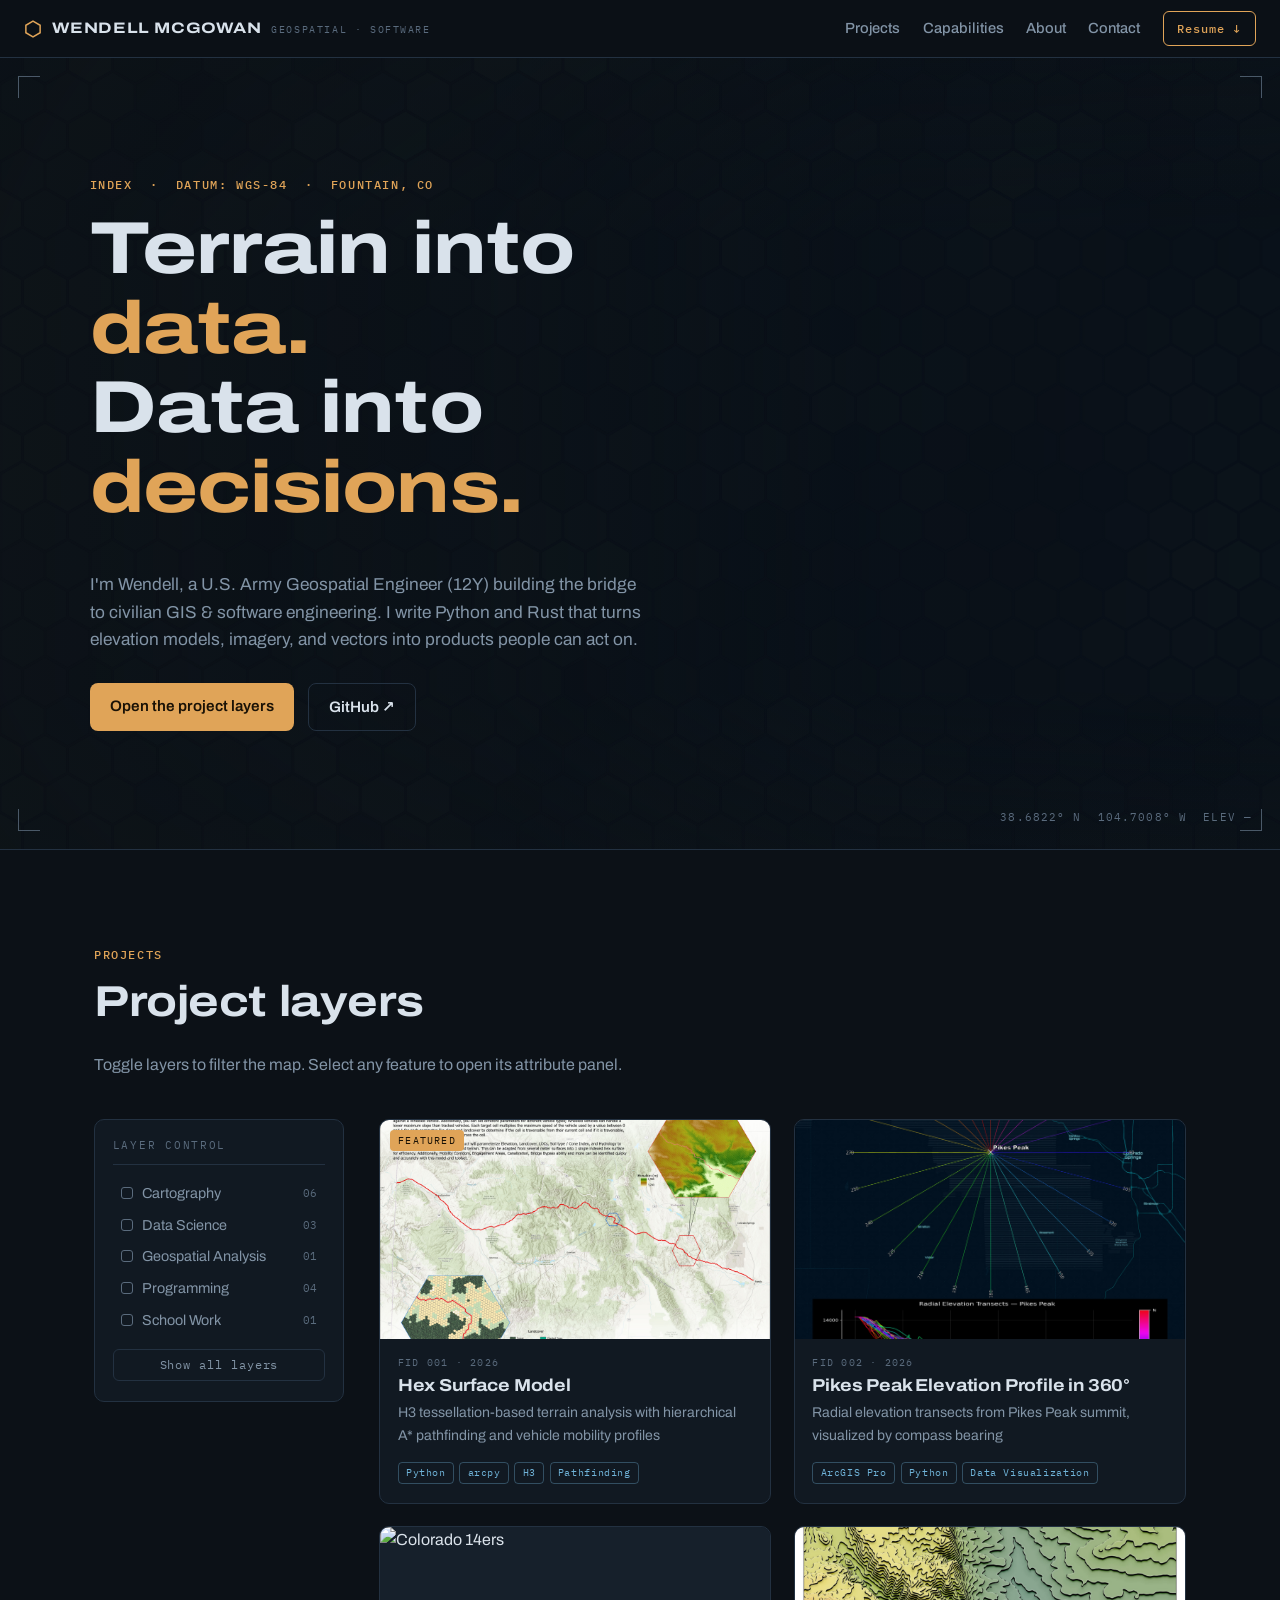
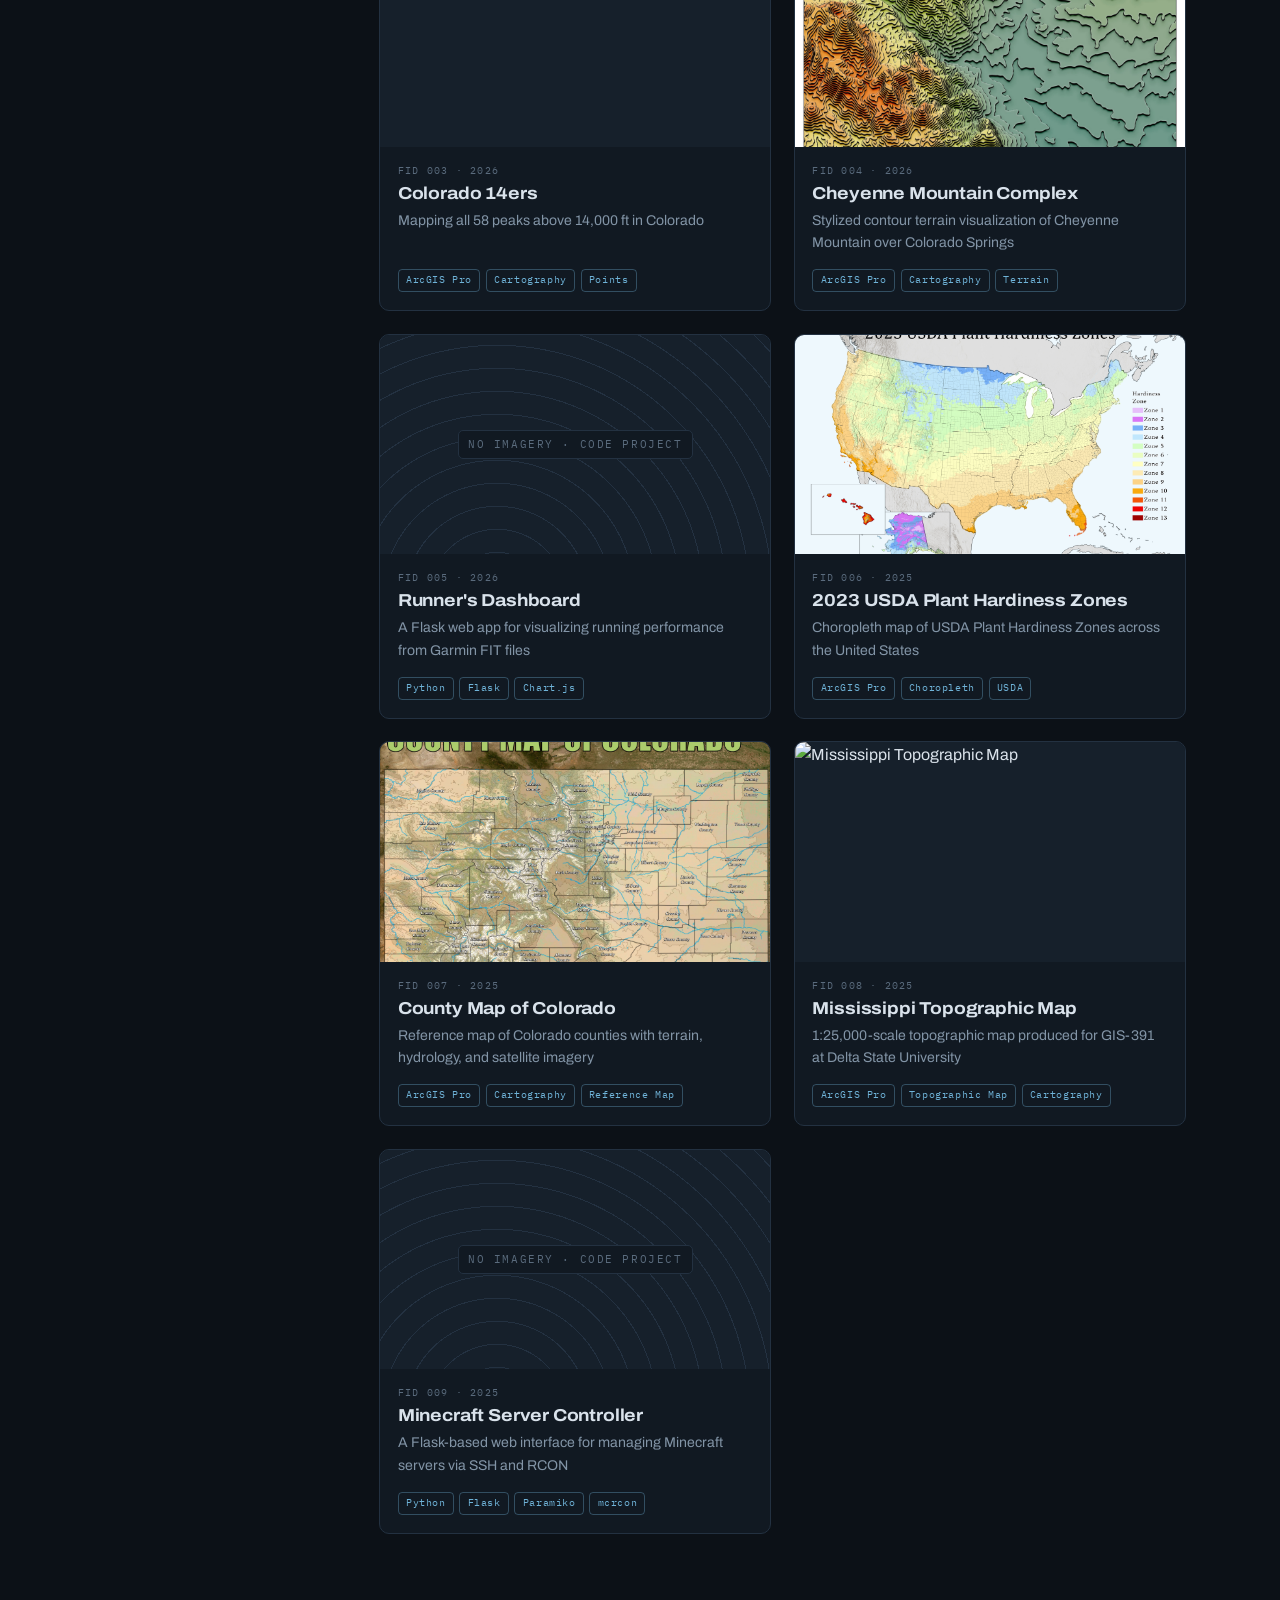
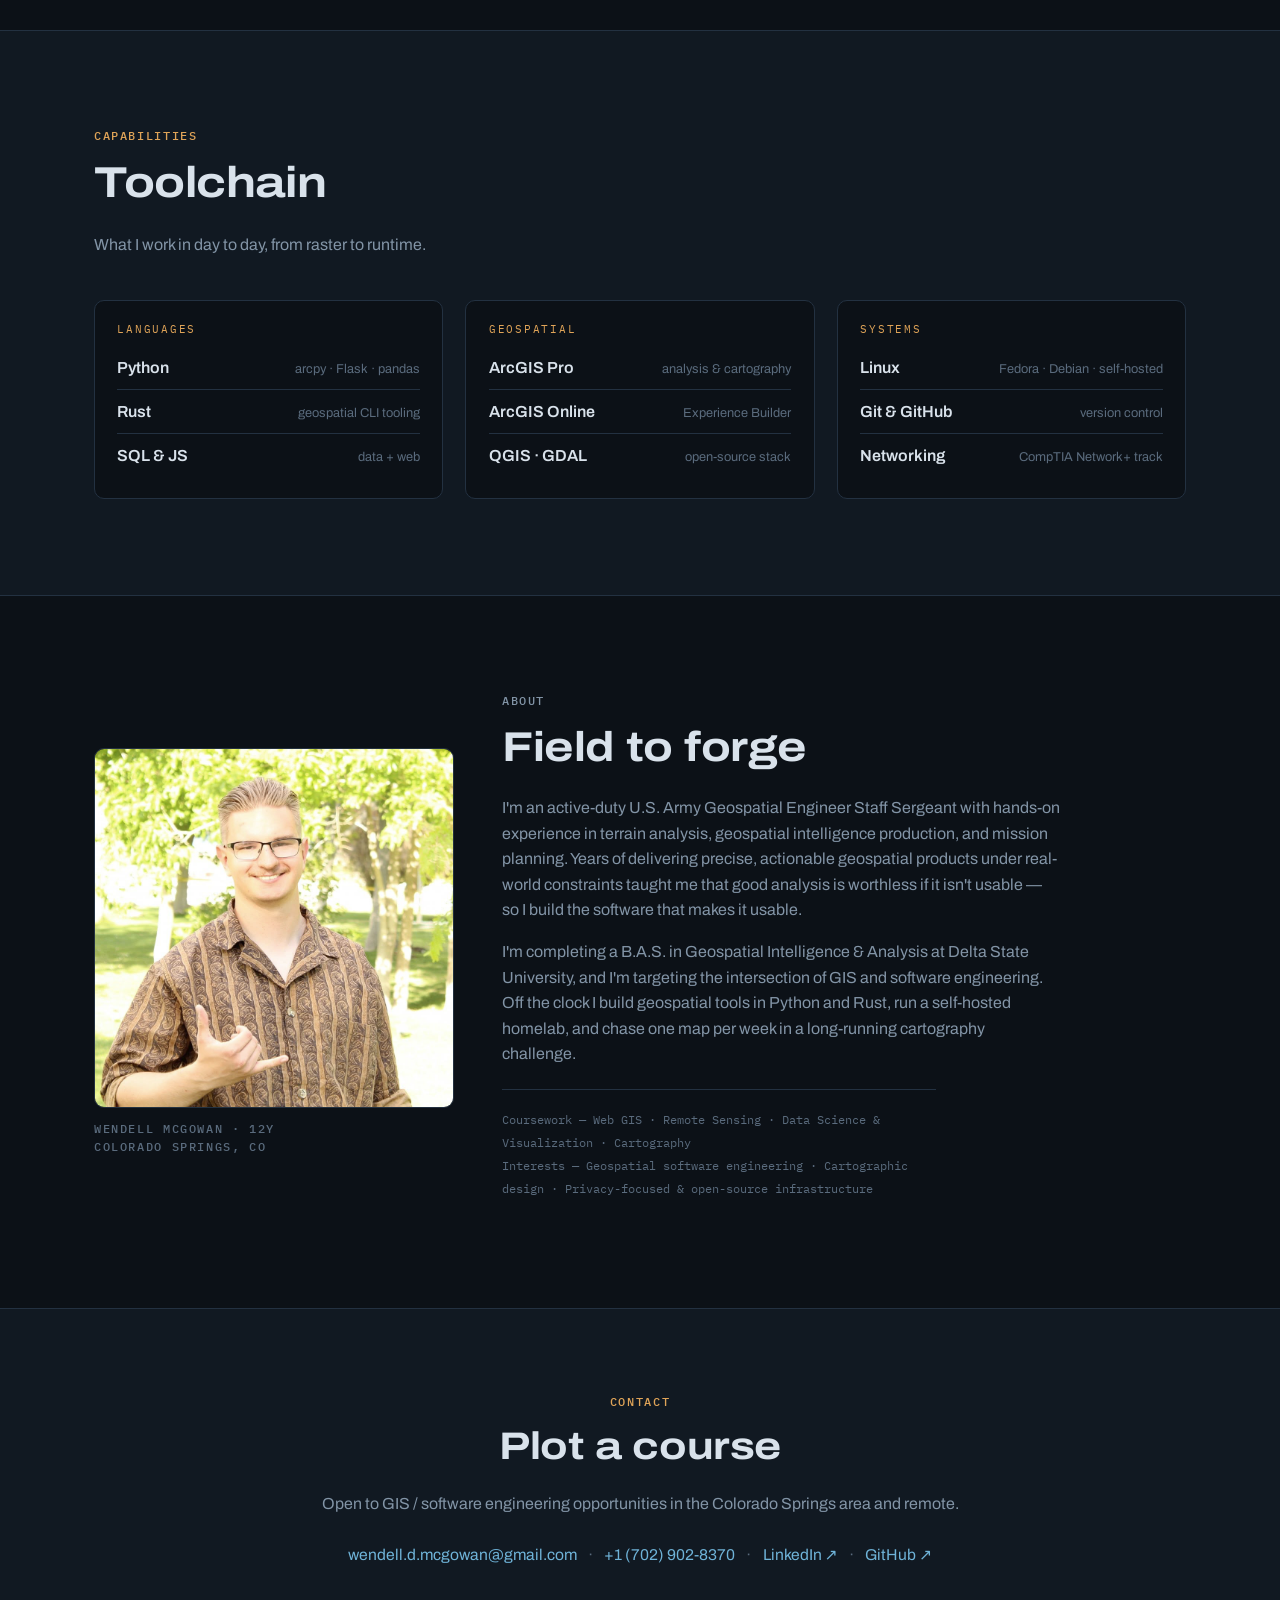
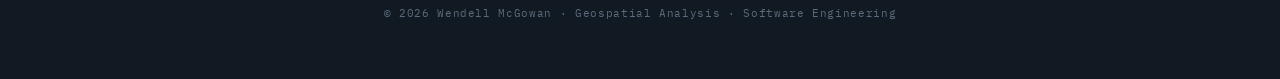
==== commit 0b4d923b: "Altered Formatting, added assets" ====
--- a/index.html
+++ b/index.html
@@ -1,281 +1,233 @@
 <!DOCTYPE html>
 <html lang="en">
 <head>
-  <!-- Site Meta -->
   <meta charset="utf-8" />
   <meta name="viewport" content="width=device-width, initial-scale=1" />
 
   <!-- SEO -->
-  <title> Wendell McGowan • Geospatial &amp; Software Engineering Portfolio</title>
-  <meta name = "description" content = "Wendell McGowan • Portfolio - Geospatial Intelligence, Software Engineering, and Data Visualization."/>
-  <meta property = "og:title" content = "Wendell McGowan • Geospatial &amp; Software Engineering Portfolio"/>
-  <meta property = "og:image" content = "assets/image/portfolio-preview.png"/>
-  <meta property = "og:type" content = "website"/>
+  <title>Wendell McGowan • Geospatial &amp; Software Engineering Portfolio</title>
+  <meta name="description" content="Wendell McGowan — Geospatial Intelligence, Software Engineering, and Cartography. Terrain analysis, Python &amp; Rust tooling, and map design." />
+  <meta property="og:title" content="Wendell McGowan • Geospatial &amp; Software Engineering Portfolio" />
+  <meta property="og:image" content="assets/images/portfolio-preview.png" />
+  <meta property="og:type" content="website" />
 
   <!-- Tab Icon -->
-  <link rel="icon" type="image/x-icon" href="assets/images/Globe_Icon.png">
-  
-  <!-- CSS Libraries -->
-  <link href="https://cdn.jsdelivr.net/npm/bootstrap@5.3.3/dist/css/bootstrap.min.css" rel="stylesheet"/>
-  <link href="https://cdn.jsdelivr.net/npm/bootstrap-icons@1.11.3/font/bootstrap-icons.css" rel="stylesheet"/>
-
-  <!-- Custom CSS Style -->
+  <link rel="icon" type="image/x-icon" href="assets/images/Globe_Icon.png" />
+
+  <!-- Fonts: Archivo (display + body) and IBM Plex Mono (marginalia / data) -->
+  <link rel="preconnect" href="https://fonts.googleapis.com" />
+  <link rel="preconnect" href="https://fonts.gstatic.com" crossorigin />
+  <link href="https://fonts.googleapis.com/css2?family=Archivo:wdth,wght@62..125,300..800&family=IBM+Plex+Mono:wght@400;500;600&display=swap" rel="stylesheet" />
+
   <link rel="stylesheet" href="styles.css" />
-  
+
+  <!-- Leaflet (hero basemap) -->
+  <link rel="stylesheet" href="https://unpkg.com/leaflet@1.9.4/dist/leaflet.css" />
+  <script src="https://unpkg.com/leaflet@1.9.4/dist/leaflet.js" defer></script>
 </head>
 
-<!------------------------->
-  
 <body>
-  
-
-<!--*******************************
- * NAVBAR
- ********************************-->
-  
-  <nav class="navbar navbar-expand-lg sticky-top bg-white shadow-sm">
-    <div class="container">
-      <!-- Name/Logo -->
-      <a class="navbar-brand fw-semibold" href="#home">Wendell McGowan</a>
-
-      <!-- Small screen toggle button -->
-      <button
-        class="navbar-toggler"
-        type="button"
-        data-bs-toggle="collapse"
-        data-bs-target="#nav"
-        aria-label="Toggle navigation"
-        aria-expanded="false"
-        aria-controls="nav"
-      >
-        <span class="navbar-toggler-icon"></span>
-      </button>
-
-      <!-- Collapsible Menu Content -->
-      <div id="nav" class="collapse navbar-collapse">
-        
-        <!-- Navigation Links -->
-        <ul class="navbar-nav ms-auto align-items-lg-center gap-lg-2">
-          <li class="nav-item">
-            <a class="nav-link" href="#projects">Projects</a>
-          </li>  
-          
-          <li class="nav-item">
-            <a class="nav-link" href="#skills">Skills</a>
-          </li>
-          
-          <li class="nav-item">
-            <a class="nav-link" href="#about">About</a>
-          </li>
-          
-          <li class="nav-item">
-            <a class="nav-link" href="#contact">Contact</a>
-          </li>
-
-          <li class="nav-item">
-            <a class="btn btn-resume nav-link text-white"
-              href="assets/documents/WendellMcGowan_Resume.pdf"
-              download>Download Resume</a>
-          </li>
-        </ul>
-      </div>
-    </div>
-  </nav>
-
-<!--*******************************
- * HERO
- ********************************-->
-  
-  <header id="home" class="hero d-flex align-items-center">
-    <div class="container text-center">
-      <p class="eyebrow">Geospatial Intelligence • Software Engineering • Data Visualization</p>
-      <h1 class="display-5 fw-bold">Hi, I’m Wendell.</h1>
-
-      <!-- Typing Animation -->
-      <p class="lead mb-4">
-        <span id="typed"></span
-        ><span class="cursor" aria-hidden="true">|</span>
+
+<!--*******************************
+ * TOP BAR — styled as map sheet header
+ ********************************-->
+  <header class="topbar">
+    <a class="brand" href="#home">
+      <span class="brand-hex" aria-hidden="true">
+        <svg viewBox="0 0 24 24" width="18" height="18"><polygon points="12,1.5 21.5,7 21.5,17 12,22.5 2.5,17 2.5,7" fill="none" stroke="currentColor" stroke-width="2"/></svg>
+      </span>
+      <span class="brand-name">WENDELL&nbsp;MCGOWAN</span>
+      <span class="brand-sub">GEOSPATIAL&nbsp;·&nbsp;SOFTWARE</span>
+    </a>
+
+    <nav class="topnav" aria-label="Primary">
+      <a href="#projects">Projects</a>
+      <a href="#capabilities">Capabilities</a>
+      <a href="#about">About</a>
+      <a href="#contact">Contact</a>
+      <a class="btn-resume" href="assets/documents/WendellMcGowan_Resume.pdf" download>Resume&nbsp;↓</a>
+    </nav>
+
+    <button class="nav-toggle" aria-label="Open menu" aria-expanded="false">
+      <span></span><span></span><span></span>
+    </button>
+  </header>
+
+<!--*******************************
+ * HERO — interactive hex cost surface
+ ********************************-->
+  <section id="home" class="hero">
+    <div id="basemap" aria-hidden="true"></div>
+    <div class="hero-scrim" aria-hidden="true"></div>
+    <canvas id="hexfield" aria-hidden="true"></canvas>
+
+    <div class="hero-frame" aria-hidden="true">
+      <span class="tick tick-tl"></span><span class="tick tick-tr"></span>
+      <span class="tick tick-bl"></span><span class="tick tick-br"></span>
+    </div>
+
+    <div class="hero-inner">
+      <p class="sheet-label">INDEX &nbsp;·&nbsp; DATUM: WGS-84 &nbsp;·&nbsp; FOUNTAIN, CO</p>
+      <h1>
+        Terrain into <em>data.</em><br />
+        Data into <em>decisions.</em>
+      </h1>
+      <p class="hero-lede">
+        I'm Wendell, a U.S. Army Geospatial Engineer (12Y) building the bridge to civilian
+        GIS &amp; software engineering. I write Python and Rust that turns elevation models,
+        imagery, and vectors into products people can act on.
       </p>
-      
-      <a class="btn btn-primary" href="#projects">
-        Explore <i class="bi bi-arrow-down ms-1"></i>
-      </a>
-    </div>
-  </header>
-
-<!--*******************************
- * FEATURED PROJECT (WIP)
- ********************************-->
-
-  <section id = "featured-project" class = "section"></section>
-
-<!--*******************************
- * PROJECTS
- ********************************-->
-  
+      <div class="hero-actions">
+        <a class="btn-solid" href="#projects">Open the project layers</a>
+        <a class="btn-ghost" href="https://github.com/TheWendarr" target="_blank" rel="noopener noreferrer">GitHub ↗</a>
+      </div>
+    </div>
+
+    <p id="coord-readout" class="coord-readout" aria-hidden="true">38.6822° N&nbsp;&nbsp;104.7008° W&nbsp;&nbsp;ELEV —</p>
+  </section>
+
+<!--*******************************
+ * PROJECTS — layer panel + feature grid
+ ********************************-->
   <section id="projects" class="section">
     <div class="container">
-      <div class="section-header">
-        <h2 class="section-title">Projects</h2>
-        <p class="section-subtitle">
-          A Collection of My Work
+      <header class="section-head">
+        <p class="sheet-label">PROJECTS</p>
+        <h2>Project layers</h2>
+        <p class="section-sub">Toggle layers to filter the map. Select any feature to open its attribute panel.</p>
+      </header>
+
+      <div class="projects-layout">
+        <!-- Layer control panel (filters) -->
+        <aside class="layer-panel" aria-label="Project filters">
+          <p class="layer-panel-title">LAYER CONTROL</p>
+          <div id="layer-list" class="layer-list"></div>
+          <button id="layers-reset" class="layer-reset" type="button">Show all layers</button>
+        </aside>
+
+        <!-- Feature grid -->
+        <div id="project-grid" class="feature-grid"></div>
+      </div>
+    </div>
+  </section>
+
+<!--*******************************
+ * CAPABILITIES (skills)
+ ********************************-->
+  <section id="capabilities" class="section section-alt">
+    <div class="container">
+      <header class="section-head">
+        <p class="sheet-label">CAPABILITIES</p>
+        <h2>Toolchain</h2>
+        <p class="section-sub">What I work in day to day, from raster to runtime.</p>
+      </header>
+
+      <div class="toolchain">
+        <div class="tool-group">
+          <p class="tool-group-label">LANGUAGES</p>
+          <ul>
+            <li>Python <span>arcpy · Flask · pandas</span></li>
+            <li>Rust <span>geospatial CLI tooling</span></li>
+            <li>SQL &amp; JS <span>data + web</span></li>
+          </ul>
+        </div>
+        <div class="tool-group">
+          <p class="tool-group-label">GEOSPATIAL</p>
+          <ul>
+            <li>ArcGIS Pro <span>analysis &amp; cartography</span></li>
+            <li>ArcGIS Online <span>Experience Builder</span></li>
+            <li>QGIS · GDAL <span>open-source stack</span></li>
+          </ul>
+        </div>
+        <div class="tool-group">
+          <p class="tool-group-label">SYSTEMS</p>
+          <ul>
+            <li>Linux <span>Fedora · Debian · self-hosted</span></li>
+            <li>Git &amp; GitHub <span>version control</span></li>
+            <li>Networking <span>CompTIA Network+ track</span></li>
+          </ul>
+        </div>
+      </div>
+    </div>
+  </section>
+
+<!--*******************************
+ * ABOUT
+ ********************************-->
+  <section id="about" class="section">
+    <div class="container about-grid">
+      <figure class="about-photo">
+        <img src="assets/images/profile_pic.jpg" alt="Portrait of Wendell McGowan" loading="lazy" />
+        <figcaption class="sheet-label">WENDELL MCGOWAN · 12Y <br> COLORADO SPRINGS, CO</figcaption>
+      </figure>
+
+      <div class="about-text">
+        <p class="sheet-label">ABOUT</p>
+        <h2>Field to forge</h2>
+        <p>
+          I'm an active-duty U.S. Army Geospatial Engineer Staff Sergeant with hands-on experience in
+          terrain analysis, geospatial intelligence production, and mission planning. Years of
+          delivering precise, actionable geospatial products under real-world constraints taught me
+          that good analysis is worthless if it isn't usable — so I build the software that makes it usable.
         </p>
-      </div>
-
-      <!-- Project Card Filters -->
-      <div class="filters text-center mb-4">
-        <button class="btn btn-filter active" data-filter="all">All</button>
-        <button class="btn btn-filter" data-filter="carto">Cartography</button>
-        <button class="btn btn-filter" data-filter="data-science">Data Science</button>     
-        <button class="btn btn-filter" data-filter="geo-analysis">Geospatial Analysis</button>
-        <button class="btn btn-filter" data-filter="programming">Programming</button>       
-        <button class="btn btn-filter" data-filter="remote">Remote Sensing</button>
-        <button class="btn btn-filter" data-filter="web">Web Mapping</button>
-        <button class="btn btn-filter" data-filter="school">School Work</button>
-      </div>
-
-      <!-- Project Card Gallery -->
-      <div id = "project-grid" class = "row g-4"></div>
-    </div>
-  </section>
-
-<!--*******************************
- * SKILLS
- ********************************-->
-  
-  <section id="skills" class="section section-alt">
+        <p>
+          I'm completing a B.A.S. in Geospatial Intelligence &amp; Analysis at Delta State University,
+          and I'm targeting the intersection of GIS and software engineering. Off the clock I build
+          geospatial tools in Python and Rust, run a self-hosted homelab, and chase one map per week
+          in a long-running cartography challenge.
+        </p>
+        <p class="about-meta">
+          Coursework — Web GIS · Remote Sensing · Data Science &amp; Visualization · Cartography<br />
+          Interests — Geospatial software engineering · Cartographic design · Privacy-focused &amp; open-source infrastructure
+        </p>
+      </div>
+    </div>
+  </section>
+
+<!--*******************************
+ * CONTACT / FOOTER
+ ********************************-->
+  <footer id="contact" class="footer">
     <div class="container">
-      <div class="section-header">
-        <h2 class="section-title">Skills</h2>
-        <p class="section-subtitle">Tools &amp; Technologies I use regularly.</p>
-      </div>
-
-      <!-- Static grouping of skills -->
-      <div class="row g-3">
-        <div class="col-6 col-md-3">
-          <div class="skill">Python &amp; arcpy</div>
-        </div>
-        <div class="col-6 col-md-3">
-          <div class="skill">Rust</div>
-        </div>
-        <div class="col-6 col-md-3">
-          <div class="skill">ArcGIS Pro</div>
-        </div>
-        <div class="col-6 col-md-3">
-          <div class="skill">ArcGIS Online / Exp. Builder</div>
-        </div>
-        <div class="col-6 col-md-3">
-          <div class="skill">QGIS</div>
-        </div>
-        <div class="col-6 col-md-3">
-          <div class="skill">Flask &amp; Web Development</div>
-        </div>
-        <div class="col-6 col-md-3">
-          <div class="skill">Linux &amp; Self-Hosted Infrastructure</div>
-        </div>
-        <div class="col-6 col-md-3">
-          <div class="skill">Git &amp; GitHub</div>
-        </div>
-      </div>
-    </div>
-  </section>
-
-<!--*******************************
- * ABOUT
- ********************************-->
-  
-  <section id="about" class="section">
-    <div class="container">
-      <div class="row align-items-center g-4">
-        
-        <!-- Profile Picture -->
-        <div class="col-md-5 text-center">
-          <img
-            src="assets/images/profile_pic.jpg"
-            alt="Portrait of Wendell McGowan"
-            class="portrait-img"
-          />
-        </div>
-
-        <!-- About Me Section -->
-        <div class="col-md-7">
-          <h2 class="section-title">About Me</h2>
-          <p class="mb-3">
-            I am an active-duty U.S. Army Geospatial Engineer Sergeant (12Y) with hands-on experience in 
-            terrain analysis, geospatial intelligence production, and mission planning. My military 
-            career has sharpened my ability to deliver precise, actionable geospatial products under 
-            real-world constraints, and I am now channeling that expertise into a civilian career at 
-            the intersection of GIS and software engineering.
-          </p>
-          <p>
-            I am completing a B.A.S. in Geospatial Intelligence &amp; Analysis at Delta State 
-            University. Outside of work and school, I build geospatial tools in Python and Rust, run
-            a self-hosted homelab, and am always looking for ways to automate and visualize.
-          </p>
-
-          <!-- Subtext Information -->
-          <p class="text-secondary small mb-0">
-            Relevant courses: Web GIS • Remote Sensing • Data Science &amp;
-            Visualization • Cartography.<br />
-            Interests: Geospatial Software Engineering, Cartography, Privacy-Focused and Open Source Infrastructure
-          </p>
-        </div>
-      </div>
-    </div>
-  </section>
-  
-<!--*******************************
- * CONTACT / FOOTER
- ********************************-->
-
-  <!-- Contact Info -->
-  <footer id="contact" class="footer">
-    <div class="container text-center">
-      <h2 class="mb-3">Let’s Connect</h2>
-      <p class="mb-4">
-        <a href="mailto:wendell.d.mcgowan@gmail.com">
-          wendell.d.mcgowan@gmail.com
-        </a>
-        •
-        <a href="tel:+17029028370">
-          +1 (702) 902-8370
-        </a>
-      </p>
-
-      <!-- LinkedIn Shortcut Button -->
-      <div class="d-flex justify-content-center gap-3 fs-4 mb-4">
-        <a
-          class="text-body"
-          href="https://www.linkedin.com/in/wendell-mcgowan-5798a328b/"
-          aria-label="LinkedIn"
-          target="_blank"
-          rel="noopener noreferrer"
-        >
-          <i class="bi bi-linkedin"></i>
-        </a>
-
-        <!--GitHub Shortcut Button -->
-        <a
-          class="text-body"
-          href="https://github.com/TheWendarr"
-          aria-label="GitHub"
-          target="_blank"
-          rel="noopener noreferrer"
-        >
-          <i class="bi bi-github"></i>
-        </a>
-      </div>
-
-
-<!--*******************************
- * JS LIBRARIES & SITE SCRIPT
- ********************************-->
-  
-  <script src = "https://cdn.jsdelivr.net/npm/bootstrap@5.3.3/dist/js/bootstrap.bundle.min.js"></script>
-  <script src = "projects.js"></script>
-  <script src = "main.js"></script>
-  <script>
-    document.getElementById("year").textContent = new Date().getFullYear();
-  </script>
+      <p class="sheet-label">CONTACT</p>
+      <h2>Plot a course</h2>
+      <p class="footer-lede">Open to GIS / software engineering opportunities in the Colorado Springs area and remote.</p>
+
+      <div class="contact-row">
+        <a href="mailto:wendell.d.mcgowan@gmail.com">wendell.d.mcgowan@gmail.com</a>
+        <span class="sep" aria-hidden="true">·</span>
+        <a href="tel:+17029028370">+1 (702) 902-8370</a>
+        <span class="sep" aria-hidden="true">·</span>
+        <a href="https://www.linkedin.com/in/wendell-mcgowan-5798a328b/" target="_blank" rel="noopener noreferrer">LinkedIn ↗</a>
+        <span class="sep" aria-hidden="true">·</span>
+        <a href="https://github.com/TheWendarr" target="_blank" rel="noopener noreferrer">GitHub ↗</a>
+      </div>
+
+      <p class="footer-fine">© <span id="year"></span> Wendell McGowan · Geospatial Analysis · Software Engineering</p>
+    </div>
+  </footer>
+
+<!--*******************************
+ * PROJECT INSPECTOR (attribute panel)
+ ********************************-->
+  <div id="inspector-backdrop" class="inspector-backdrop" hidden></div>
+  <aside id="inspector" class="inspector" role="dialog" aria-modal="true" aria-labelledby="inspector-title" hidden>
+    <header class="inspector-head">
+      <p class="sheet-label">FEATURE ATTRIBUTES</p>
+      <button id="inspector-close" class="inspector-close" type="button" aria-label="Close project panel">✕</button>
+    </header>
+    <div id="inspector-body" class="inspector-body"><!-- populated by main.js --></div>
+  </aside>
+
+<!--*******************************
+ * LIGHTBOX
+ ********************************-->
+  <div id="lightbox" class="lightbox" hidden>
+    <img id="lightbox-img" src="" alt="" />
+    <p id="lightbox-caption" class="lightbox-caption"></p>
+  </div>
+
+  <script src="projects.js"></script>
+  <script src="main.js"></script>
 </body>
 </html>
--- a/styles.css
+++ b/styles.css
@@ -1,338 +1,745 @@
-/********************************
- * 1. GLOBAL VARIABLES & STYLES
- ********************************/
+/* ============================================================
+   WENDELL MCGOWAN — PORTFOLIO
+   Design language: "terrain console" — a night-mode geospatial
+   workstation. Hex grid (capstone motif), map-sheet marginalia,
+   hypsometric accent ramp.
+   ============================================================ */
+
+/* ----------------------------------
+   1. TOKENS
+   ---------------------------------- */
 :root {
-  --bg: #F5F9FF;
-  --panel: #ffffff;
-  --ink: #1c2a3a;
-  --muted: #6b7a90;
-  --brand: #89BFF5;
-  --brand-strong: #5aa6f2;
-  --brand-soft: #e8f2ff;
-  --ring: rgba(90,166,242,.35);
-  --radius: 16px;
-}
-
+  /* surface */
+  --ink-0: #0c1117;        /* page */
+  --ink-1: #111922;        /* raised panel */
+  --ink-2: #16202b;        /* hover panel */
+  --line:  #233141;        /* hairlines / contours */
+
+  /* text */
+  --text:  #d9e2eb;
+  --muted: #8294a6;
+  --faint: #5a6b7d;
+
+  /* hypsometric accents */
+  --ochre: #e0a458;        /* primary accent — high ground */
+  --hydro: #6fb3d8;        /* secondary — water / links */
+  --moss:  #7da37a;        /* tertiary — lowland green */
+
+  --radius: 10px;
+  --font-body: "Archivo", system-ui, sans-serif;
+  --font-mono: "IBM Plex Mono", ui-monospace, monospace;
+}
+
+* { box-sizing: border-box; }
+[hidden] { display: none !important; }
 html { scroll-behavior: smooth; }
 
 body {
-  font-family: system-ui, -apple-system, Segoe UI, Roboto, "Helvetica Neue", Arial, "Noto Sans";
-  background: var(--bg);
-  color: var(--ink);
-}
-
-/********************************
- * 2. NAV & UI COMPONENT ELEMENTS
- ********************************/
-.navbar { border-bottom: 1px solid #e8eef7; }
-.navbar-brand { color: var(--ink); }
-.nav-link { color: var(--muted); }
-.nav-link:hover, .nav-link:focus { color: var(--brand-strong); }
-
-.btn-primary {
-  background: var(--brand-strong);
-  border-color: var(--brand-strong);
-}
-.btn-outline-primary {
-  color: var(--brand-strong);
-  border-color: var(--brand-strong);
-}
-.btn-outline-primary:hover {
-  background: var(--brand-strong);
-  color: #fff;
-}
-.navbar .btn {
-  margin-left: 1rem;
-  padding: 0.375rem 0.75rem;
-  vertical-align: middle;
-}
+  margin: 0;
+  background: var(--ink-0);
+  color: var(--text);
+  font-family: var(--font-body);
+  font-size: 1.0rem;
+  line-height: 1.6;
+}
+
+::selection { background: var(--ochre); color: #1a1206; }
+
+h1, h2, h3 {
+  font-family: var(--font-body);
+  font-variation-settings: "wdth" 118;
+  font-weight: 700;
+  letter-spacing: -0.01em;
+  line-height: 1.08;
+  margin: 0 0 0.6em;
+}
+
+a { color: var(--hydro); text-decoration: none; }
+a:hover { text-decoration: underline; }
+a:focus-visible, button:focus-visible {
+  outline: 2px solid var(--ochre);
+  outline-offset: 3px;
+}
+
+.container { max-width: 1140px; margin: 0 auto; padding: 0 24px; }
+
+/* map-sheet marginalia label */
+.sheet-label {
+  font-family: var(--font-mono);
+  font-size: 0.72rem;
+  font-weight: 500;
+  letter-spacing: 0.14em;
+  color: var(--ochre);
+  text-transform: uppercase;
+  margin: 0 0 0.9rem;
+}
+
+/* ----------------------------------
+   2. TOP BAR
+   ---------------------------------- */
+.topbar {
+  position: sticky;
+  top: 0;
+  z-index: 50;
+  display: flex;
+  align-items: center;
+  justify-content: space-between;
+  gap: 1rem;
+  padding: 0.7rem 24px;
+  background: rgba(12, 17, 23, 0.88);
+  backdrop-filter: blur(8px);
+  border-bottom: 1px solid var(--line);
+}
+
+.brand {
+  display: flex;
+  align-items: baseline;
+  gap: 0.6rem;
+  color: var(--text);
+}
+.brand:hover { text-decoration: none; }
+.brand-hex { color: var(--ochre); align-self: center; display: flex; }
+.brand-name {
+  font-weight: 700;
+  font-variation-settings: "wdth" 120;
+  letter-spacing: 0.04em;
+  font-size: 0.95rem;
+}
+.brand-sub {
+  font-family: var(--font-mono);
+  font-size: 0.62rem;
+  letter-spacing: 0.16em;
+  color: var(--faint);
+}
+
+.topnav { display: flex; align-items: center; gap: 1.4rem; }
+.topnav a {
+  color: var(--muted);
+  font-size: 0.92rem;
+  font-weight: 500;
+}
+.topnav a:hover { color: var(--text); text-decoration: none; }
+
 .btn-resume {
-  background: #2f65b3;
-  border-color: #2f65b3;
-  color: #fff;
-}
-.btn-resume:hover {
-  background: #244f8c;
-  border-color: #244f8c;
-}
-
-a:focus, button:focus, .btn:focus {
-  outline: none;
-  box-shadow: 0 0 0 3px var(--ring);
-}
-
-/********************************
- * 3. MAIN PORTFOLIO LANDING COMPONENTS
- ********************************/
+  font-family: var(--font-mono);
+  font-size: 0.78rem !important;
+  letter-spacing: 0.08em;
+  color: var(--ochre) !important;
+  border: 1px solid var(--ochre);
+  border-radius: 6px;
+  padding: 0.4rem 0.85rem;
+  transition: background 0.15s ease, color 0.15s ease;
+}
+.btn-resume:hover { background: var(--ochre); color: #1a1206 !important; }
+
+.nav-toggle {
+  display: none;
+  background: none;
+  border: 1px solid var(--line);
+  border-radius: 6px;
+  padding: 8px;
+  cursor: pointer;
+  flex-direction: column;
+  gap: 4px;
+}
+.nav-toggle span { width: 18px; height: 2px; background: var(--text); display: block; }
+
+/* ----------------------------------
+   3. HERO
+   ---------------------------------- */
 .hero {
   position: relative;
-  min-height: 82vh;
+  min-height: 88vh;
   display: flex;
   align-items: center;
-  justify-content: center;
-  text-align: center;
-  color: var(--ink);
-  isolation: isolate;
+  overflow: hidden;
+  border-bottom: 1px solid var(--line);
+}
+
+#basemap {
+  position: absolute;
+  inset: 0;
+  z-index: 0;
+  background: var(--ink-0);
+  /* Dark Matter tiles are dim by default — lift them so streets read.
+     Tune brightness (1.0–1.8) to taste. */
+  filter: brightness(1.45) saturate(0.9) contrast(1.08);
+}
+#basemap .leaflet-control-attribution {
+  background: rgba(12, 17, 23, 0.7);
+  color: var(--faint);
+  font-family: var(--font-mono);
+  font-size: 0.6rem;
+}
+#basemap .leaflet-control-attribution a { color: var(--muted); }
+
+/* legibility scrim: darkens the left side under the headline */
+.hero-scrim {
+  position: absolute;
+  inset: 0;
+  z-index: 1;
+  pointer-events: none;
+  /* darkens only behind the headline; right side stays nearly clear */
   background:
-    linear-gradient(rgba(255,255,255,0.85), rgba(255,255,255,0.85)),
-    url("assets/images/header_map.png") center/cover no-repeat;
-}
-
-.eyebrow {
+    linear-gradient(90deg, rgba(12,17,23,0.88) 0%, rgba(12,17,23,0.55) 38%, rgba(12,17,23,0.08) 68%, rgba(12,17,23,0.0) 100%),
+    linear-gradient(180deg, rgba(12,17,23,0.35), transparent 22%, transparent 80%, rgba(12,17,23,0.4));
+}
+
+#hexfield {
+  position: absolute;
+  inset: 0;
+  z-index: 1;
+  width: 100%;
+  height: 100%;
+  display: block;
+  pointer-events: none;
+}
+
+/* neatline corner ticks, like a map sheet frame */
+.hero-frame { position: absolute; inset: 18px; z-index: 2; pointer-events: none; }
+.tick { position: absolute; width: 22px; height: 22px; border-color: var(--faint); border-style: solid; border-width: 0; opacity: 0.8; }
+.tick-tl { top: 0; left: 0; border-top-width: 1px; border-left-width: 1px; }
+.tick-tr { top: 0; right: 0; border-top-width: 1px; border-right-width: 1px; }
+.tick-bl { bottom: 0; left: 0; border-bottom-width: 1px; border-left-width: 1px; }
+.tick-br { bottom: 0; right: 0; border-bottom-width: 1px; border-right-width: 1px; }
+
+.hero-inner {
+  position: relative;
+  z-index: 2;
+  max-width: 760px;
+  padding: 96px 24px 96px 7vw;
+}
+
+.hero h1 {
+  font-size: clamp(2.6rem, 6.2vw, 4.6rem);
+  font-variation-settings: "wdth" 122;
+  font-weight: 750;
+}
+.hero h1 em {
+  font-style: normal;
+  color: var(--ochre);
+}
+
+.hero-lede {
+  max-width: 56ch;
   color: var(--muted);
-  letter-spacing: .08em;
-  text-transform: uppercase;
-  font-size: .8rem;
-}
-
-.cursor {
+  font-size: 1.08rem;
+  margin: 1.2rem 0 1.8rem;
+}
+
+.hero-actions { display: flex; gap: 0.9rem; flex-wrap: wrap; }
+
+.btn-solid, .btn-ghost {
   display: inline-block;
-  width: 1px;
-  height: 1.2em;
-  background: var(--ink);
-  animation: blink .9s steps(2, start) infinite;
-  margin-left: 3px;
-}
-@keyframes blink { to { visibility: hidden; } }
-
-.section { padding: 72px 0; }
-.section-alt { background: var(--brand-soft); }
-.section-header { text-align: center; margin-bottom: 28px; }
-
-/* Landing Page Headings (Keeps index.html visually unaffected) */
-.section-header .section-title {
-  display: block;
-  font-weight: 700;
-  font-size: 2rem;
-  color: var(--ink);
-  margin-bottom: 0.5rem;
-}
-.section-subtitle { 
-  color: var(--muted); 
-  font-size: 1.1rem;
-}
-
-.btn-filter {
-  border: 1px solid #d9e6f7;
-  background: #fff;
+  border-radius: 8px;
+  padding: 0.68rem 1.25rem;
+  font-weight: 600;
+  font-size: 0.95rem;
+  transition: transform 0.12s ease, background 0.15s ease;
+}
+.btn-solid { background: var(--ochre); color: #1a1206; }
+.btn-solid:hover { text-decoration: none; transform: translateY(-2px); background: #ecb46c; }
+.btn-ghost { border: 1px solid var(--line); color: var(--text); }
+.btn-ghost:hover { text-decoration: none; border-color: var(--muted); transform: translateY(-2px); }
+
+.coord-readout {
+  position: absolute;
+  bottom: 22px;
+  right: 28px;
+  z-index: 2;
+  font-family: var(--font-mono);
+  font-size: 0.7rem;
+  letter-spacing: 0.1em;
+  color: var(--faint);
+  margin: 0;
+}
+
+/* ----------------------------------
+   4. SECTIONS
+   ---------------------------------- */
+.section { padding: 96px 0; }
+.section-alt { background: var(--ink-1); border-block: 1px solid var(--line); }
+
+.section-head { margin-bottom: 2.6rem; }
+.section-head h2 { font-size: clamp(1.9rem, 3.6vw, 2.7rem); }
+.section-sub { color: var(--muted); max-width: 60ch; margin: 0; }
+
+/* scroll reveal */
+.reveal { opacity: 0; transform: translateY(14px); transition: opacity 0.5s ease, transform 0.5s ease; }
+.reveal.is-in { opacity: 1; transform: none; }
+
+/* ----------------------------------
+   5. PROJECTS — layer panel + feature grid
+   ---------------------------------- */
+.projects-layout {
+  display: grid;
+  grid-template-columns: 250px 1fr;
+  gap: 2.2rem;
+  align-items: start;
+}
+
+.layer-panel {
+  position: sticky;
+  top: 84px;
+  background: var(--ink-1);
+  border: 1px solid var(--line);
+  border-radius: var(--radius);
+  padding: 1.1rem 1.1rem 1.25rem;
+}
+.layer-panel-title {
+  font-family: var(--font-mono);
+  font-size: 0.68rem;
+  letter-spacing: 0.16em;
+  color: var(--faint);
+  margin: 0 0 0.8rem;
+  padding-bottom: 0.6rem;
+  border-bottom: 1px solid var(--line);
+}
+
+.layer-list { display: flex; flex-direction: column; gap: 0.15rem; }
+
+.layer-row {
+  display: flex;
+  align-items: center;
+  gap: 0.6rem;
+  width: 100%;
+  background: none;
+  border: none;
+  border-radius: 6px;
+  padding: 0.42rem 0.5rem;
   color: var(--muted);
-  border-radius: 999px;
-  padding: .35rem .9rem;
-}
-.btn-filter.active, .btn-filter:hover {
-  background: var(--brand);
-  color: #0b2440;
-  border-color: transparent;
-  box-shadow: 0 0 0 3px var(--ring);
-}
-
-.card {
-  border: 1px solid #e6eef8;
+  font-family: var(--font-body);
+  font-size: 0.9rem;
+  cursor: pointer;
+  text-align: left;
+  transition: background 0.12s ease, color 0.12s ease;
+}
+.layer-row:hover { background: var(--ink-2); color: var(--text); }
+
+.layer-swatch {
+  width: 12px;
+  height: 12px;
+  border: 1px solid var(--faint);
+  border-radius: 3px;
+  flex: 0 0 auto;
+  transition: background 0.12s ease, border-color 0.12s ease;
+}
+.layer-row.is-on { color: var(--text); }
+.layer-row.is-on .layer-swatch { background: var(--ochre); border-color: var(--ochre); }
+
+.layer-count {
+  margin-left: auto;
+  font-family: var(--font-mono);
+  font-size: 0.68rem;
+  color: var(--faint);
+}
+
+.layer-reset {
+  margin-top: 0.9rem;
+  width: 100%;
+  background: none;
+  border: 1px solid var(--line);
+  border-radius: 6px;
+  color: var(--muted);
+  font-family: var(--font-mono);
+  font-size: 0.72rem;
+  letter-spacing: 0.08em;
+  padding: 0.45rem;
+  cursor: pointer;
+  transition: border-color 0.12s ease, color 0.12s ease;
+}
+.layer-reset:hover { border-color: var(--ochre); color: var(--ochre); }
+
+/* feature grid */
+.feature-grid {
+  display: grid;
+  grid-template-columns: repeat(auto-fill, minmax(290px, 1fr));
+  gap: 1.4rem;
+}
+
+.feature-card {
+  background: var(--ink-1);
+  border: 1px solid var(--line);
   border-radius: var(--radius);
   overflow: hidden;
-  background: var(--panel);
-}
-.card-img-top { aspect-ratio: 16/9; object-fit: cover; }
-.card-title { margin-bottom: .35rem; }
-.card-text { color: var(--muted); }
-
-.project-card .card {
-  transition: transform 0.25s ease, box-shadow 0.25s ease, border-color 0.25s ease, background-color 0.25s ease;
   cursor: pointer;
-}
-.project-card:hover .card,
-.project-card:focus-within .card {
-  transform: translateY(-6px);
-  box-shadow: 0 12px 28px rgba(12, 41, 80, 0.18);
-  border-color: var(--brand);
-  background: #ffffff;
-}
-
-.skill {
-  background: #fff;
-  border: 1px solid #e6eef8;
-  border-radius: 10px;
-  padding: .8rem;
-  text-align: center;
-  box-shadow: 0 1px 0 #f1f5fb;
-}
-
-/********************************
- * 4. PROJECT DYNAMIC PAGES COMPONENTS
- ********************************/
-.project-hero {
-  background:
-    radial-gradient(80% 60% at 50% 0%, rgba(0,0,0,.06), transparent),
-    linear-gradient(180deg, rgba(0,0,0,.02), transparent);
-  border-radius: 1.25rem;
-}
-
-.map-hero {
-  border-radius: 12px;
+  display: flex;
+  flex-direction: column;
+  transition: transform 0.18s ease, border-color 0.18s ease, box-shadow 0.18s ease;
+}
+.feature-card:hover, .feature-card:focus-visible {
+  transform: translateY(-5px);
+  border-color: var(--ochre);
+  box-shadow: 0 14px 34px rgba(0, 0, 0, 0.45);
+}
+.feature-card.is-hidden { display: none; }
+
+.feature-thumb {
+  position: relative;
+  aspect-ratio: 16 / 9;
+  background: var(--ink-2);
   overflow: hidden;
-  box-shadow: 0 4px 14px rgba(0,0,0,.08);
-}
-.map-hero .ratio { --bs-aspect-ratio: 50%; }
-.map-hero img, .map-hero arcgis-embedded-map {
-  display: block;
+}
+.feature-thumb img {
   width: 100%;
   height: 100%;
   object-fit: cover;
-}
-
-.project-body { max-width: 860px; margin: 0 auto; }
-.section-block {
-  padding: 2.5rem 0;
-  border-top: 1px solid #e3eaf4;
-}
-.section-block:first-of-type { border-top: none; }
-
-/* Project Layout Header Override Style */
-.section-block .section-title {
-  font-weight: 700;
-  margin-bottom: 1rem;
-  font-size: calc(1.325rem + .9vw);
-}
-
-.meta-card {
-  padding: 1rem 1.25rem;
-  border-radius: .75rem;
-  background: #ffffff;
-  border: 1px solid #e3eaf4;
-  font-size: .95rem;
-}
-.badge-custom-blue { background-color: #0A4D91 !important; color: #ffffff !important; }
-
-/* Dynamic Inner Grid Gallery Cards */
-.project-body .gallery-card {
-  display: block !important;
-  background: #ffffff;
-  border-radius: 16px;
-  overflow: hidden;
-  box-shadow: 0 6px 18px rgba(0,0,0,.06);
-  padding: 0.6rem 0.6rem 0;
-  transition: transform .18s ease;
-  height: 100%;
-}
-
-.project-body .gallery-card:hover { 
-  transform: translateY(-4px); 
-  box-shadow: 0 10px 26px rgba(0,0,0,.10); 
-}
-
-.project-body .arcgis-box {
-  width: 100%;
-  height: 350px;
-  border-radius: 10px;
-  overflow: hidden;
-  background: #f8f9fa;
-}
-
-.project-body .gallery-card img { 
-  border-radius: 10px; 
-  cursor: zoom-in; 
-  width: 100%; 
-  height: auto; 
-  object-fit: normal;  
   display: block;
-}
-
-.project-body .gallery-card figcaption { 
-  display: block !important;
-  padding: .75rem .75rem 0.25rem; 
-  margin-bottom: 0;
-  font-size: .9rem; 
-  color: #6c757d; 
-}
-
-/* Base Esri Asset Overrides */
-arcgis-embedded-map, .arcgis-embedded-map {
-  display: block;
-  width: 100%;
-  height: 100%;
-}
-.modal-dark-bg { background-color: #000000; }
-
-/* Side Dot Tracking Navigation */
-.section-dots {
-  position: fixed;
-  top: 50%;
-  right: 2.5rem;
-  transform: translateY(-50%);
-  display: flex;
-  flex-direction: column;
-  gap: .75rem;
-  z-index: 1040;
-}
-.section-dot {
-  width: 16px;
-  height: 16px;
-  border-radius: 50%;
-  border: 2px solid #c7d7f7;
-  background: #f3f6ff;
-  cursor: pointer;
-  transition: all .2s ease;
-  padding: 0;
+  filter: saturate(0.92);
+  transition: transform 0.35s ease;
+}
+.feature-card:hover .feature-thumb img { transform: scale(1.04); }
+
+/* placeholder for projects without imagery: contour pattern */
+.feature-thumb.is-empty {
   display: flex;
   align-items: center;
   justify-content: center;
-}
-.section-dot.is-active {
-  background: #0d6efd;
-  border-color: #0d6efd;
-  transform: scale(1.2);
-}
-.section-dot--top i { font-size: 0.55rem; color: #c7d7f7; }
-.section-dot--top.is-active i { color: #ffffff; }
-
-@media (max-width: 991.98px) { .section-dots { display: none; } }
-
-/********************************
- * 5. PORTRAIT
- ********************************/
-.portrait-img {
-  width: 80%;
-  max-width: 320px;
-  height: auto;
-  border-radius: 50%;
-  object-fit: cover;
-  margin-bottom: 1rem;
-  box-shadow: 0 4px 12px rgba(0,0,0,0.15);
-}
-.portrait-wrapper {
-  display: flex;
+  background:
+    repeating-radial-gradient(circle at 30% 120%, transparent 0 22px, var(--line) 22px 23px),
+    var(--ink-2);
+}
+.feature-thumb.is-empty span {
+  font-family: var(--font-mono);
+  font-size: 0.7rem;
+  letter-spacing: 0.14em;
+  color: var(--faint);
+  background: var(--ink-1);
+  border: 1px solid var(--line);
+  border-radius: 5px;
+  padding: 0.3rem 0.6rem;
+}
+
+.feature-flag {
+  position: absolute;
+  z-index: 2;
+  top: 10px;
+  left: 10px;
+  font-family: var(--font-mono);
+  font-size: 0.62rem;
+  letter-spacing: 0.12em;
+  color: #1a1206;
+  background: var(--ochre);
+  border-radius: 4px;
+  padding: 0.18rem 0.5rem;
+}
+
+.feature-body { padding: 1rem 1.1rem 1.15rem; display: flex; flex-direction: column; flex: 1; }
+.feature-id {
+  font-family: var(--font-mono);
+  font-size: 0.64rem;
+  letter-spacing: 0.12em;
+  color: var(--faint);
+  margin: 0 0 0.35rem;
+}
+.feature-title { font-size: 1.08rem; margin: 0 0 0.4rem; font-variation-settings: "wdth" 112; }
+.feature-desc { color: var(--muted); font-size: 0.88rem; margin: 0 0 0.9rem; flex: 1; }
+
+.feature-tags { display: flex; flex-wrap: wrap; gap: 0.35rem; }
+.tag {
+  font-family: var(--font-mono);
+  font-size: 0.64rem;
+  letter-spacing: 0.06em;
+  color: var(--hydro);
+  border: 1px solid rgba(111, 179, 216, 0.35);
+  border-radius: 4px;
+  padding: 0.14rem 0.45rem;
+}
+
+/* ----------------------------------
+   6. CAPABILITIES
+   ---------------------------------- */
+.toolchain {
+  display: grid;
+  grid-template-columns: repeat(auto-fit, minmax(250px, 1fr));
+  gap: 1.4rem;
+}
+.tool-group {
+  border: 1px solid var(--line);
+  border-radius: var(--radius);
+  background: var(--ink-0);
+  padding: 1.3rem 1.4rem;
+}
+.tool-group-label {
+  font-family: var(--font-mono);
+  font-size: 0.68rem;
+  letter-spacing: 0.16em;
+  color: var(--ochre);
+  margin: 0 0 1rem;
+}
+.tool-group ul { list-style: none; margin: 0; padding: 0; }
+.tool-group li {
+  padding: 0.55rem 0;
+  border-top: 1px solid var(--line);
+  font-weight: 600;
+  display: flex;
+  justify-content: space-between;
+  align-items: baseline;
+  gap: 1rem;
+}
+.tool-group li:first-child { border-top: none; padding-top: 0; }
+.tool-group li span {
+  font-weight: 400;
+  font-size: 0.8rem;
+  color: var(--faint);
+  text-align: right;
+}
+
+/* ----------------------------------
+   7. ABOUT
+   ---------------------------------- */
+.about-grid {
+  display: grid;
+  grid-template-columns: 360px 1fr;
+  gap: 3rem;
+  align-items: center;
+}
+.about-photo { margin: 0; }
+.about-photo img {
+  width: 100%;
+  border-radius: var(--radius);
+  border: 1px solid var(--line);
+  display: block;
+  filter: saturate(0.9);
+}
+.about-photo .sheet-label { margin: 0.7rem 0 0; color: var(--faint); }
+.about-text h2 { font-size: clamp(1.9rem, 3.4vw, 2.6rem); }
+.about-text p { color: var(--muted); max-width: 62ch; }
+.about-meta {
+  font-family: var(--font-mono);
+  font-size: 0.76rem;
+  line-height: 1.9;
+  color: var(--faint) !important;
+  border-top: 1px solid var(--line);
+  padding-top: 1.1rem;
+  margin-top: 1.4rem;
+}
+
+/* ----------------------------------
+   8. FOOTER
+   ---------------------------------- */
+.footer {
+  border-top: 1px solid var(--line);
+  background: var(--ink-1);
+  padding: 84px 0 56px;
+  text-align: center;
+}
+.footer h2 { font-size: clamp(1.8rem, 3vw, 2.4rem); }
+.footer-lede { color: var(--muted); margin: 0 0 1.6rem; }
+.contact-row {
+  display: flex;
+  flex-wrap: wrap;
   justify-content: center;
-  margin-bottom: 1.5rem;
-}
-
-.footer {
-  padding: 64px 0;
-  background: #fff;
-  border-top: 1px solid #e8eef7;
-}
-.footer .hero-credit {
-  position: static;
-  margin-top: 10px;
-  margin-bottom: 0;
+  gap: 0.7rem;
+  font-size: 0.98rem;
+  margin-bottom: 2.4rem;
+}
+.contact-row .sep { color: var(--faint); }
+.footer-fine {
+  font-family: var(--font-mono);
+  font-size: 0.68rem;
+  letter-spacing: 0.06em;
+  color: var(--faint);
+  margin: 0;
+}
+
+/* ----------------------------------
+   9. PROJECT INSPECTOR (slide-over)
+   ---------------------------------- */
+.inspector-backdrop {
+  position: fixed;
+  inset: 0;
+  background: rgba(5, 8, 12, 0.65);
+  backdrop-filter: blur(3px);
+  z-index: 90;
+}
+
+.inspector {
+  position: fixed;
+  top: 0;
+  right: 0;
+  height: 100dvh;
+  width: min(640px, 100vw);
+  background: var(--ink-1);
+  border-left: 1px solid var(--line);
+  z-index: 95;
+  display: flex;
+  flex-direction: column;
+  transform: translateX(100%);
+  transition: transform 0.28s cubic-bezier(0.22, 1, 0.36, 1);
+  box-shadow: -24px 0 60px rgba(0, 0, 0, 0.5);
+}
+.inspector.is-open { transform: translateX(0); }
+
+.inspector-head {
+  display: flex;
+  justify-content: space-between;
+  align-items: center;
+  padding: 1.1rem 1.5rem;
+  border-bottom: 1px solid var(--line);
+}
+.inspector-head .sheet-label { margin: 0; color: var(--faint); }
+.inspector-close {
+  background: none;
+  border: 1px solid var(--line);
+  border-radius: 6px;
+  color: var(--muted);
+  width: 34px;
+  height: 34px;
+  cursor: pointer;
+  transition: border-color 0.12s ease, color 0.12s ease;
+}
+.inspector-close:hover { border-color: var(--ochre); color: var(--ochre); }
+
+.inspector-body { overflow-y: auto; padding: 1.6rem 1.5rem 2.5rem; }
+
+.inspector-body .insp-hero {
+  width: 100%;
+  border-radius: 8px;
+  border: 1px solid var(--line);
+  display: block;
+  margin-bottom: 1.3rem;
+  cursor: zoom-in;
+}
+.inspector-body h3 { font-size: 1.7rem; margin-bottom: 0.3rem; }
+.insp-desc { color: var(--muted); margin: 0 0 1.4rem; }
+
+.insp-meta {
+  display: grid;
+  grid-template-columns: 1fr 1fr;
+  gap: 0.8rem 1.4rem;
+  border: 1px solid var(--line);
+  border-radius: 8px;
+  background: var(--ink-0);
+  padding: 1rem 1.2rem;
+  margin-bottom: 1.6rem;
+}
+.insp-meta div { min-width: 0; }
+.insp-meta dt {
+  font-family: var(--font-mono);
+  font-size: 0.62rem;
+  letter-spacing: 0.14em;
+  color: var(--ochre);
+  margin-bottom: 0.15rem;
+}
+.insp-meta dd { margin: 0; font-size: 0.88rem; color: var(--text); }
+
+.insp-section { margin: 1.6rem 0 0; }
+.insp-section h4 {
+  font-family: var(--font-mono);
+  font-size: 0.7rem;
+  letter-spacing: 0.16em;
+  color: var(--ochre);
+  text-transform: uppercase;
+  margin: 0 0 0.7rem;
+  padding-bottom: 0.45rem;
+  border-bottom: 1px solid var(--line);
+}
+.insp-section p, .insp-section li { color: var(--muted); font-size: 0.92rem; }
+.insp-section ol { padding-left: 1.2rem; margin: 0; }
+.insp-section ol li { margin-bottom: 0.45rem; }
+.insp-section ul.insp-sources {
+  list-style: none;
   padding: 0;
-  font-size: 11px;
-  color: #7a869a;
-  background: none;
-  border: none;
-}
-.footer .hero-credit a {
-  color: #6c7a90;
-  text-decoration: none;
-}
-.footer .hero-credit a:hover { text-decoration: underline; }
-.footer a {
-  color: inherit;
-  text-decoration: none;
-  border-bottom: 1px solid transparent;
-  transition: 0.2s ease;
-}
-
+  margin: 0;
+  font-family: var(--font-mono);
+  font-size: 0.74rem;
+}
+.insp-section ul.insp-sources li { padding: 0.3rem 0; border-bottom: 1px dashed var(--line); }
+
+.insp-links { display: flex; flex-wrap: wrap; gap: 0.7rem; margin-top: 1.6rem; }
+.insp-links a {
+  border: 1px solid var(--hydro);
+  color: var(--hydro);
+  border-radius: 7px;
+  padding: 0.5rem 1rem;
+  font-size: 0.86rem;
+  font-weight: 600;
+}
+.insp-links a:hover { background: var(--hydro); color: #07131c; text-decoration: none; }
+
+.insp-gallery { display: grid; gap: 0.9rem; margin-top: 0.4rem; }
+.insp-gallery figure { margin: 0; }
+.insp-gallery img {
+  width: 100%;
+  border-radius: 8px;
+  border: 1px solid var(--line);
+  cursor: zoom-in;
+  display: block;
+}
+.insp-gallery figcaption {
+  font-family: var(--font-mono);
+  font-size: 0.68rem;
+  color: var(--faint);
+  padding-top: 0.4rem;
+}
+
+/* ----------------------------------
+   10. LIGHTBOX
+   ---------------------------------- */
+.lightbox {
+  position: fixed;
+  inset: 0;
+  z-index: 120;
+  background: rgba(4, 6, 9, 0.92);
+  display: flex;
+  flex-direction: column;
+  align-items: center;
+  justify-content: center;
+  padding: 4vh 4vw;
+  cursor: zoom-out;
+}
+.lightbox img { max-width: 100%; max-height: 86vh; border-radius: 6px; }
+.lightbox-caption {
+  font-family: var(--font-mono);
+  font-size: 0.72rem;
+  color: var(--muted);
+  margin-top: 0.8rem;
+}
+
+/* ----------------------------------
+   11. RESPONSIVE
+   ---------------------------------- */
+@media (max-width: 920px) {
+  .projects-layout { grid-template-columns: 1fr; }
+  .layer-panel { position: static; }
+  .layer-list { flex-direction: row; flex-wrap: wrap; gap: 0.35rem; }
+  .layer-row { width: auto; border: 1px solid var(--line); }
+  .layer-count { margin-left: 0.4rem; }
+  .layer-reset { width: auto; margin-top: 0.7rem; }
+  .about-grid { grid-template-columns: 1fr; gap: 1.8rem; }
+  .about-photo { max-width: 320px; }
+}
+
+@media (max-width: 760px) {
+  .topnav {
+    display: none;
+    position: absolute;
+    top: 100%;
+    left: 0;
+    right: 0;
+    flex-direction: column;
+    align-items: flex-start;
+    gap: 0;
+    background: var(--ink-1);
+    border-bottom: 1px solid var(--line);
+    padding: 0.6rem 24px 1rem;
+  }
+  .topnav.is-open { display: flex; }
+  .topnav a { padding: 0.7rem 0; width: 100%; }
+  .btn-resume { margin-top: 0.6rem; text-align: center; }
+  .nav-toggle { display: flex; }
+  .brand-sub { display: none; }
+  .hero-inner { padding: 80px 24px; }
+  .coord-readout { display: none; }
+  .section { padding: 68px 0; }
+}
+
+/* ----------------------------------
+   12. MOTION PREFERENCES
+   ---------------------------------- */
 @media (prefers-reduced-motion: reduce) {
-  .easter { transition: none; }
-  .easter::after { transition: none; }
-}
+  html { scroll-behavior: auto; }
+  *, *::before, *::after { transition: none !important; animation: none !important; }
+  .reveal { opacity: 1; transform: none; }
+}
